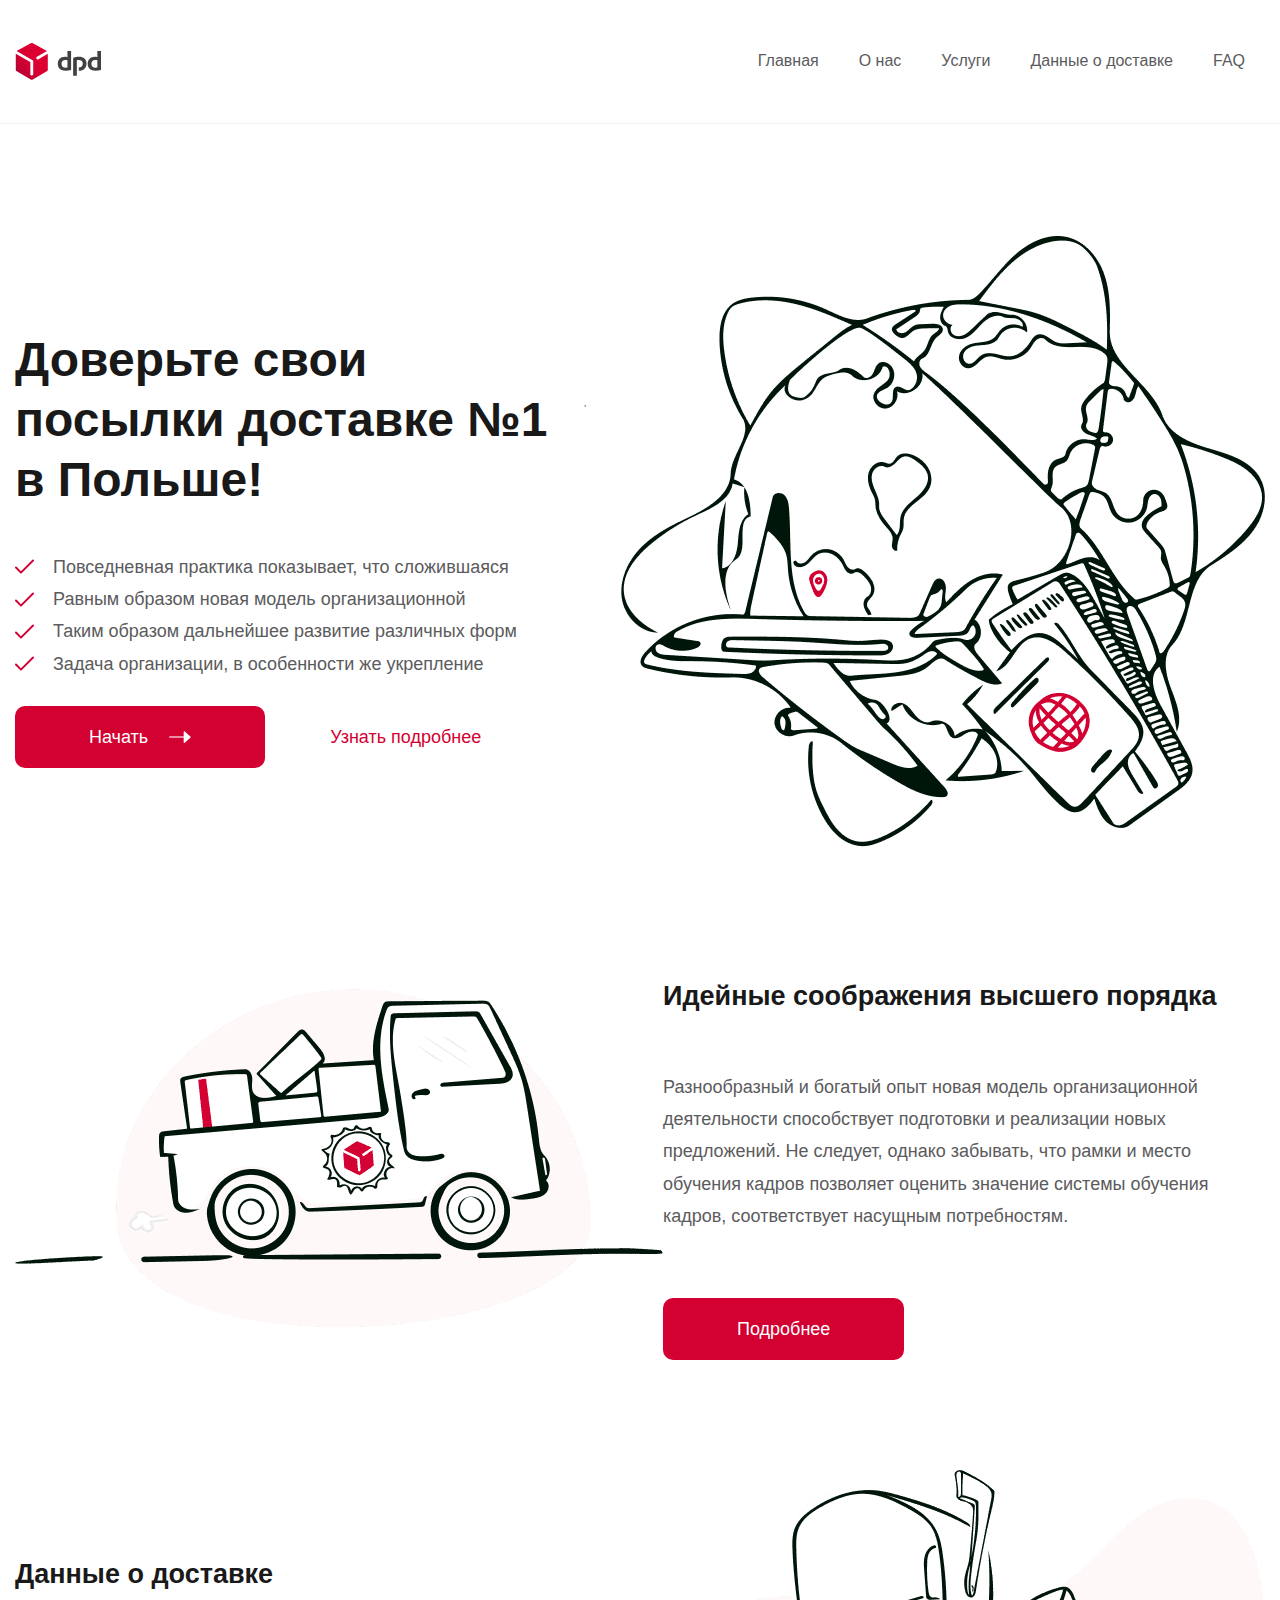
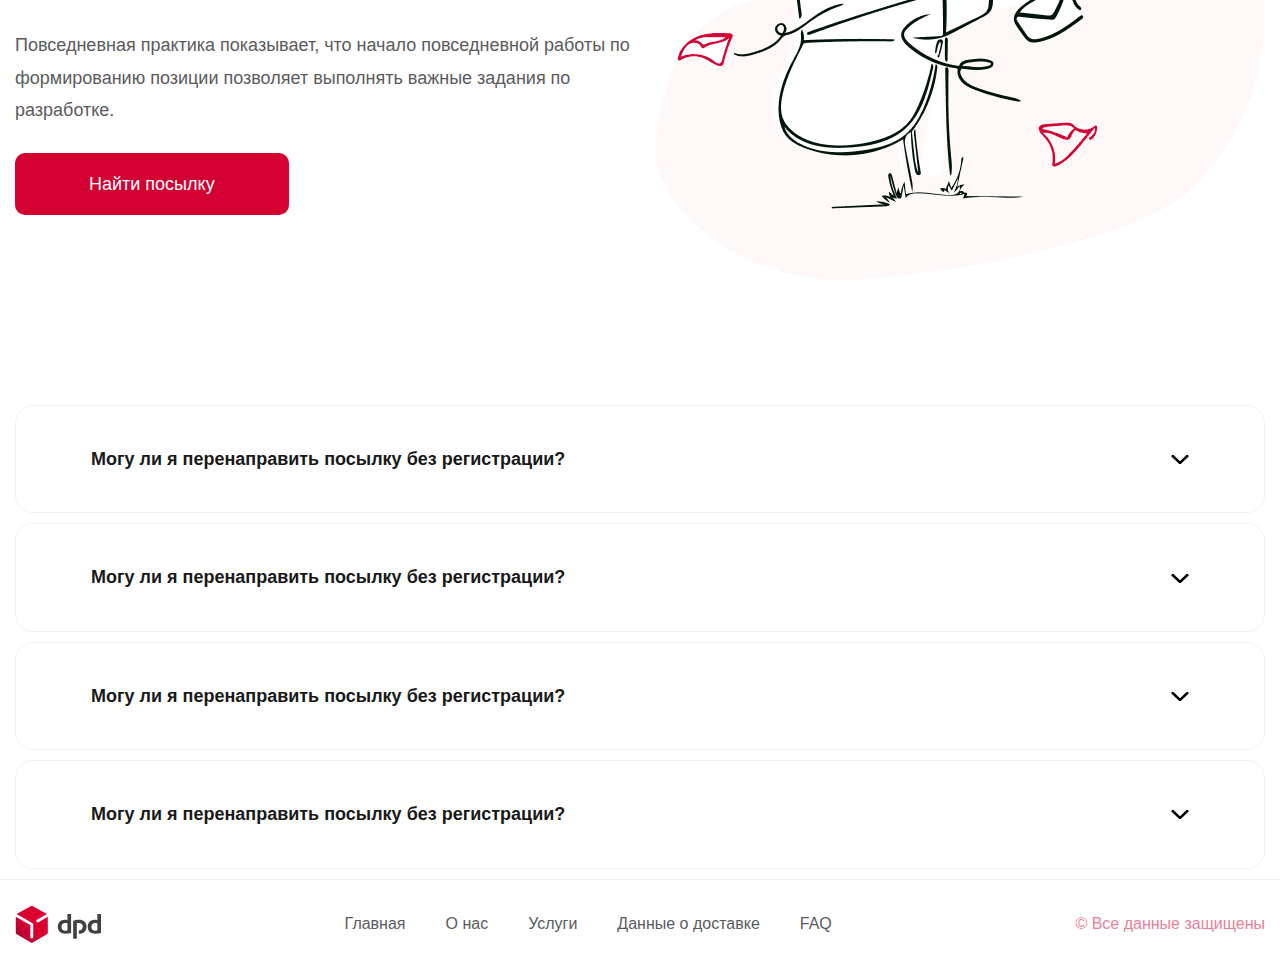
==== index.html @ 127ff354 "Add files via upload" ====
<!DOCTYPE html>
<html lang="en">
<head>
    <meta charset="UTF-8">
    <meta http-equiv="X-UA-Compatible" content="IE=edge">
    <meta name="viewport" content="width=device-width, initial-scale=1.0">
    <title>DPD</title>
    <link rel="stylesheet" href="./assets/css/fonts.css">
    <link rel="stylesheet" href="./assets/css/style.css">
</head>
<body>
    <div class="modal" id="modal-step-one">
        <div class="modal__content box__info">
            <h3 class="modal__title">Данные о дсотавке</h3>
            <p class="modal__description">Чтобы узнать информация о посылке - введите её номер в поле ниже</p>
            <div class="modal__search">
                <span class="modal__search-icon"><svg width="26" height="26" fill="none" xmlns="http://www.w3.org/2000/svg"><path d="M11.245 0C5.045 0 0 5.043 0 11.241c0 6.198 5.044 11.24 11.245 11.24 6.2 0 11.244-5.042 11.244-11.24S17.445 0 11.245 0zm0 20.634c-5.184 0-9.402-4.214-9.402-9.393 0-5.18 4.218-9.393 9.402-9.393 5.183 0 9.4 4.213 9.4 9.393 0 5.18-4.216 9.393-9.4 9.393z" fill="#D30032"/><path d="M25.228 23.921l-6.052-6.036a.92.92 0 0 0-1.304.003.926.926 0 0 0 .004 1.307l6.052 6.036a.918.918 0 0 0 1.304-.003.926.926 0 0 0-.004-1.307z" fill="#D30032"/></svg></span>
                <input class="modal__search-input" type="number">
            </div>
            <a class="modal__button button button--next modal-next" href="#">Далее <span class="button--next_icon"><svg width="23" height="12" fill="none" xmlns="http://www.w3.org/2000/svg"><g clip-path="url(#clip1)"><path opacity=".75" d="M2.116 5.297h13.817c.64 0 1.158.346 1.158.773 0 .427-.519.773-1.158.773H2.116c-.64 0-1.158-.346-1.158-.773 0-.427.519-.773 1.158-.773z" fill="#fff"/><mask id="a" maskUnits="userSpaceOnUse" x="15" y="0" width="8" height="12"><path d="M15.683 12V.14h6.922V12h-6.922z" fill="#fff"/></mask><g mask="url(#a)"><path d="M16.233.14c.103 0 .204.04.293.119l5.822 5.156c.16.143.258.389.258.655s-.098.512-.258.655l-5.822 5.156a.418.418 0 0 1-.559.022c-.176-.136-.284-.395-.284-.676V.913c0-.281.108-.54.284-.676a.429.429 0 0 1 .266-.097z" fill="#fff"/></g></g><defs><clipPath id="clip1"><path fill="#fff" transform="rotate(-90 6.479 5.521)" d="M0 0h11.858v21.651H0z"/></clipPath></defs></svg></span></a>
            <a class="modal__link modal__exit" href="#">Вернуться назад</a>
        </div>
    </div>
    <div class="modal" id="modal-step-two">
        <div class="modal__content box__info">
            <h3 class="modal__title">Данные о доставке <span class="red">№5000315</span></h3>
            <p class="modal__description">Посылка №5000315 уже находится на пути в Москву!</p>
            <div class="swipe">
                <div class="swipe__item">
                    <h3 class="swipe__title">Общая информация</h3>
                    <div class="swipe__info">
                        <div class="swipe__info-item">
                            <h5 class="swipe__info-name">Имя Фамилия</h5>
                            <span class="swipe__info-text">Иван Иванов</span>
                        </div>
                        <div class="swipe__info-item">
                            <h5 class="swipe__info-name">Город Отправления</h5>
                            <span class="swipe__info-text">Москва</span>
                        </div>
                    </div>
                </div>
                <div class="swipe__item">
                    <h3 class="swipe__title">Данные получателя</h3>
                    <div class="swipe__info">
                        <div class="swipe__info-item">
                            <h5 class="swipe__info-name">Имя Фамилия</h5>
                            <span class="swipe__info-text">Иван Иванов</span>
                        </div>
                        <div class="swipe__info-item">
                            <h5 class="swipe__info-name">Город Отправления</h5>
                            <span class="swipe__info-text">Москва</span>
                        </div>
                    </div>
                </div>
                <div class="swipe__item">
                    <h3 class="swipe__title">Данные отправителя</h3>
                    <div class="swipe__info">
                        <div class="swipe__info-item">
                            <h5 class="swipe__info-name">Имя Фамилия</h5>
                            <span class="swipe__info-text">Иван Иванов</span>
                        </div>
                        <div class="swipe__info-item">
                            <h5 class="swipe__info-name">Город Отправления</h5>
                            <span class="swipe__info-text">Москва</span>
                        </div>
                    </div>
                </div>
            </div>
            <a class="modal__button button" href="#">Оплатить</a>
            <a class="modal__link modal-back" href="#">Вернуться назад</a>
        </div>
    </div>
    <header class="header">
        <div class="container">
            <div class="header__inner">
                <a class="logo" href="#">
                    <img class="logo__image" src="./assets/img/logo.svg" alt="logo">
                </a>
                <nav class="menu">
                    <ul class="menu__list">
                        <li class="menu__item"><a class="menu__link" href="#">Главная</a></li>
                        <li class="menu__item"><a class="menu__link" href="#">О нас</a></li>
                        <li class="menu__item"><a class="menu__link" href="#">Услуги</a></li>
                        <li class="menu__item"><a class="menu__link" href="#">Данные о доставке</a></li>
                        <li class="menu__item"><a class="menu__link" href="#">FAQ</a></li>
                    </ul>
                </nav>
            </div>
        </div>
    </header>
    <div class="hero box">
        <div class="container">
            <div class="hero__inner box__inner">
                <div class="hero__info box__info">
                    <h2 class="hero__title title">Доверьте cвои посылки доставке №1 в Польше!                    </h2>
                    <div class="hero__plus">
                        <div class="hero__item">
                            <span class="hero__item-icon"><svg width="19" height="19" fill="none" xmlns="http://www.w3.org/2000/svg"><g clip-path="url(#clip0)"><path d="M18.722 2.802a.95.95 0 0 0-1.344 0L5.997 14.183 1.622 9.808a.95.95 0 0 0-1.344 1.344l5.047 5.046a.95.95 0 0 0 1.343 0L18.722 4.145a.95.95 0 0 0 0-1.343z" fill="#D30032"/></g><defs><clipPath id="clip0"><path fill="#fff" d="M0 0h19v19H0z"/></clipPath></defs></svg></span>
                            <span class="hero__item-text">Повседневная практика показывает, что сложившаяся</span>
                        </div>
                        <div class="hero__item">
                            <span class="hero__item-icon"><svg width="19" height="19" fill="none" xmlns="http://www.w3.org/2000/svg"><g clip-path="url(#clip0)"><path d="M18.722 2.802a.95.95 0 0 0-1.344 0L5.997 14.183 1.622 9.808a.95.95 0 0 0-1.344 1.344l5.047 5.046a.95.95 0 0 0 1.343 0L18.722 4.145a.95.95 0 0 0 0-1.343z" fill="#D30032"/></g><defs><clipPath id="clip0"><path fill="#fff" d="M0 0h19v19H0z"/></clipPath></defs></svg></span>
                            <span class="hero__item-text">Равным образом новая модель организационной</span>
                        </div>
                        <div class="hero__item">
                            <span class="hero__item-icon"><svg width="19" height="19" fill="none" xmlns="http://www.w3.org/2000/svg"><g clip-path="url(#clip0)"><path d="M18.722 2.802a.95.95 0 0 0-1.344 0L5.997 14.183 1.622 9.808a.95.95 0 0 0-1.344 1.344l5.047 5.046a.95.95 0 0 0 1.343 0L18.722 4.145a.95.95 0 0 0 0-1.343z" fill="#D30032"/></g><defs><clipPath id="clip0"><path fill="#fff" d="M0 0h19v19H0z"/></clipPath></defs></svg></span>
                            <span class="hero__item-text">Таким образом дальнейшее развитие различных форм</span>
                        </div>
                        <div class="hero__item">
                            <span class="hero__item-icon"><svg width="19" height="19" fill="none" xmlns="http://www.w3.org/2000/svg"><g clip-path="url(#clip0)"><path d="M18.722 2.802a.95.95 0 0 0-1.344 0L5.997 14.183 1.622 9.808a.95.95 0 0 0-1.344 1.344l5.047 5.046a.95.95 0 0 0 1.343 0L18.722 4.145a.95.95 0 0 0 0-1.343z" fill="#D30032"/></g><defs><clipPath id="clip0"><path fill="#fff" d="M0 0h19v19H0z"/></clipPath></defs></svg></span>
                            <span class="hero__item-text">Задача организации, в особенности же укрепление</span>
                        </div>
                    </div>
                    <div class="hero__controls">
                        <a class="hero__button button button--next" href="#">Начать <span class="button--next_icon"><svg width="23" height="12" fill="none" xmlns="http://www.w3.org/2000/svg"><g clip-path="url(#clip1)"><path opacity=".75" d="M2.116 5.297h13.817c.64 0 1.158.346 1.158.773 0 .427-.519.773-1.158.773H2.116c-.64 0-1.158-.346-1.158-.773 0-.427.519-.773 1.158-.773z" fill="#fff"/><mask id="a" maskUnits="userSpaceOnUse" x="15" y="0" width="8" height="12"><path d="M15.683 12V.14h6.922V12h-6.922z" fill="#fff"/></mask><g mask="url(#a)"><path d="M16.233.14c.103 0 .204.04.293.119l5.822 5.156c.16.143.258.389.258.655s-.098.512-.258.655l-5.822 5.156a.418.418 0 0 1-.559.022c-.176-.136-.284-.395-.284-.676V.913c0-.281.108-.54.284-.676a.429.429 0 0 1 .266-.097z" fill="#fff"/></g></g><defs><clipPath id="clip1"><path fill="#fff" transform="rotate(-90 6.479 5.521)" d="M0 0h11.858v21.651H0z"/></clipPath></defs></svg></span></a>
                        <a class="hero__link" href="#">Узнать подробнее</a>
                    </div>
                </div>
                <picture><img class="hero__image" src="./assets/img/hero.png" alt="hero-image"></picture>
            </div>
        </div>
    </div>
    <div class="about box">
        <div class="container">
            <div class="about__inner box__inner">
                <picture><img class="about__image" src="./assets/img/about.png" alt="about-image"></picture>
                <div class="about__info box__info">
                    <h2 class="about__title">Идейные соображения высшего порядка</h2>
                    <p class="about__description">Разнообразный и богатый опыт новая модель организационной деятельности способствует подготовки и реализации новых предложений. Не следует, однако забывать, что рамки и место обучения кадров позволяет оценить значение системы обучения кадров, соответствует насущным потребностям.</p>
                    <a class="about__button button" href="#">Подробнее</a>
                </div>
            </div>
        </div>
    </div>
    <div class="delivery box">
        <div class="container">
            <div class="delivery__inner box__inner">
                <div class="delivery__info box__info">
                    <h2 class="delivery__title">Данные о доставке</h2>
                    <p class="delivery__description">Повседневная практика показывает, что начало повседневной работы по формированию позиции позволяет выполнять важные задания по разработке.</p>
                    <a class="delivery__button button" href="#">Найти посылку</a>
                </div>
                <picture><img class="delivery__image" src="./assets/img/delivery.png" alt="delivery-image"></picture>
            </div>
        </div>
    </div>
    <div class="faq">
        <div class="container">
            <div class="faq__inner">
                <div class="swipe">
                    <div class="swipe__item">
                        <h4 class="swipe__title">Могу ли я перенаправить посылку без регистрации?</h4>
                        <div class="swipe__info">
                            <p class="swipe__description">С другой стороны сложившаяся структура организации играет важную роль в формировании существенных финансовых и административных условий. Идейные соображения высшего порядка, а также сложившаяся структура организации влечет за собой процесс внедрения и модернизации существенных финансовых и административных условий.</p>
                        </div>
                    </div>
                    <div class="swipe__item">
                        <h4 class="swipe__title">Могу ли я перенаправить посылку без регистрации?</h4>
                        <div class="swipe__info">
                            <p class="swipe__description">С другой стороны сложившаяся структура организации играет важную роль в формировании существенных финансовых и административных условий. Идейные соображения высшего порядка, а также сложившаяся структура организации влечет за собой процесс внедрения и модернизации существенных финансовых и административных условий.</p>
                        </div>
                    </div>
                    <div class="swipe__item">
                        <h4 class="swipe__title">Могу ли я перенаправить посылку без регистрации?</h4>
                        <div class="swipe__info">
                            <p class="swipe__description">С другой стороны сложившаяся структура организации играет важную роль в формировании существенных финансовых и административных условий. Идейные соображения высшего порядка, а также сложившаяся структура организации влечет за собой процесс внедрения и модернизации существенных финансовых и административных условий.</p>
                        </div>
                    </div>
                    <div class="swipe__item">
                        <h4 class="swipe__title">Могу ли я перенаправить посылку без регистрации?</h4>
                        <div class="swipe__info">
                            <p class="swipe__description">С другой стороны сложившаяся структура организации играет важную роль в формировании существенных финансовых и административных условий. Идейные соображения высшего порядка, а также сложившаяся структура организации влечет за собой процесс внедрения и модернизации существенных финансовых и административных условий.</p>
                        </div>
                    </div>
                </div>
            </div>
        </div>
    </div>
    <footer class="footer">
        <div class="container">
            <div class="footer__inner">
                <a class="logo">
                    <img class="logo__image" src="./assets/img/logo.svg" alt="logo">
                </a>
                <nav class="menu">
                    <ul class="menu__list">
                        <li class="menu__item"><a class="menu__link" href="#">Главная</a></li>
                        <li class="menu__item"><a class="menu__link" href="#">О нас</a></li>
                        <li class="menu__item"><a class="menu__link" href="#">Услуги</a></li>
                        <li class="menu__item"><a class="menu__link" href="#">Данные о доставке</a></li>
                        <li class="menu__item"><a class="menu__link" href="#">FAQ</a></li>
                    </ul>
                </nav>
                <span class="footer__copyright">© Все данные защищены</span>
            </div>
        </div>
    </footer>
</body>
<script src="./assets/js/jquery-3.6.0.min.js"></script>
<script>
jQuery(document).ready(($) => {
        $(".swipe__item").on("click", function () {
            if (!$(this).hasClass("active")) {
            $(".swipe__item.active")
                .removeClass("active")
                .find(".swipe__info")
                .slideToggle(300);
    }
        $(this).toggleClass("active").find(".swipe__info").slideToggle(300);
  });
});
</script>
</html>
---- assets/css/fonts.css ----
@font-face {
    font-family: 'Euclid Circular A';
    src: url('../fonts/EuclidCircularA-Regular.eot');
    src: local('Euclid Circular A Regular'), local('EuclidCircularA-Regular'),
        url('../fonts/EuclidCircularA-Regular.eot?#iefix') format('embedded-opentype'),
        url('../fonts/EuclidCircularA-Regular.woff2') format('woff2'),
        url('../fonts/EuclidCircularA-Regular.woff') format('woff'),
        url('../fonts/EuclidCircularA-Regular.ttf') format('truetype');
    font-weight: normal;
    font-style: normal;
}
@font-face {
    font-family: 'Euclid Circular A';
    src: url('../fonts/EuclidCircularA-Medium.eot');
    src: local('Euclid Circular A Medium'), local('EuclidCircularA-Medium'),
        url('../fonts/EuclidCircularA-Medium.eot?#iefix') format('embedded-opentype'),
        url('../fonts/EuclidCircularA-Medium.woff2') format('woff2'),
        url('../fonts/EuclidCircularA-Medium.woff') format('woff'),
        url('../fonts/EuclidCircularA-Medium.ttf') format('truetype');
    font-weight: 500;
    font-style: normal;
}
@font-face {
    font-family: 'Euclid Circular A';
    src: url('../fonts/EuclidCircularA-SemiBold.eot');
    src: local('Euclid Circular A SemiBold'), local('EuclidCircularA-SemiBold'),
        url('../fonts/EuclidCircularA-SemiBold.eot?#iefix') format('embedded-opentype'),
        url('../fonts/EuclidCircularA-SemiBold.woff2') format('woff2'),
        url('../fonts/EuclidCircularA-SemiBold.woff') format('woff'),
        url('../fonts/EuclidCircularA-SemiBold.ttf') format('truetype');
    font-weight: 600;
    font-style: normal;
}
---- assets/css/style.css ----
@charset "UTF-8";
/* ПЕРЕМЕННЫЕ */
*,
*::before,
*::after {
  margin: 0;
  padding: 0;
  -webkit-box-sizing: border-box;
          box-sizing: border-box;
  list-style: none;
  outline: none;
}

html {
  font-size: 10px;
  scroll-behavior: smooth;
}

body {
  font-family: 'Euclid Circular A', sans-serif;
  font-weight: 500;
  font-size: 1.8rem;
  line-height: 1.8;
  color: #5B5B5D;
  min-width: 320px;
}

img {
  display: block;
}

h1, h2, h3, h4, h5, h6 {
  font-weight: 600;
  color: #191919;
}

.title {
  font-size: 4.8rem;
  line-height: 1.25;
  max-width: 67.8rem;
}

a {
  color: #D30032;
  text-decoration: none;
}

button,
.button {
  font-family: 'Euclid Circular A', sans-serif;
  font-weight: 500;
  font-size: 1.8rem;
  padding: 2.1rem 7.4rem;
  border-radius: 1rem;
  color: #fff;
  background: #D30032;
}

button:hover,
.button:hover {
  -webkit-box-shadow: 0rem 2.2rem 6.4rem -1.2rem rgba(211, 0, 50, 0.5);
          box-shadow: 0rem 2.2rem 6.4rem -1.2rem rgba(211, 0, 50, 0.5);
  background: #E81043;
}

.button--next_icon {
  padding-left: 1.5rem;
}

.red {
  color: #D30032;
}

.box {
  margin-bottom: 12.5rem;
}

.box__inner {
  display: -webkit-box;
  display: -ms-flexbox;
  display: flex;
  -webkit-box-align: center;
      -ms-flex-align: center;
          align-items: center;
  -webkit-box-pack: justify;
      -ms-flex-pack: justify;
          justify-content: space-between;
}

.box__info {
  display: block;
  -webkit-box-orient: vertical;
  -webkit-box-direction: normal;
      -ms-flex-direction: column;
          flex-direction: column;
}

.modal {
  position: fixed;
  left: 0;
  top: 0;
  right: 0;
  bottom: 0;
  display: -webkit-box;
  display: -ms-flexbox;
  display: flex;
  -webkit-box-align: center;
      -ms-flex-align: center;
          align-items: center;
  -webkit-box-pack: center;
      -ms-flex-pack: center;
          justify-content: center;
  background-color: rgba(0, 0, 0, 0.25);
}

.modal .box__info {
  display: -webkit-box;
  display: -ms-flexbox;
  display: flex;
}

.modal__content {
  padding: 4.6rem 7.7rem;
  border-radius: 1.8rem;
  background-color: #fff;
}

.modal__title {
  margin-bottom: 1.8rem;
}

.modal__description {
  max-width: 54.7rem;
  margin-bottom: 2.2rem;
}

.modal__search {
  position: relative;
  height: 7.5rem;
  width: 100%;
  margin-bottom: 3.7rem;
}

.modal__search-icon {
  top: calc(50% - 1.3rem);
  left: 3.2rem;
  position: absolute;
}

.modal__search-input {
  height: 7.5rem;
  width: 100%;
  color: #D30032;
  padding: 2.5rem 3.2rem 2.5rem 7.4rem;
  border: 0.1rem solid rgba(0, 0, 0, 0.15);
  border-radius: 1.2rem;
}

.modal__search-input::-webkit-outer-spin-button, .modal__search-input::-webkit-inner-spin-button {
  display: none;
}

.modal__search-input::-webkit-input-placeholder {
  color: #D30032;
}

.modal__search-input:-ms-input-placeholder {
  color: #D30032;
}

.modal__search-input::-ms-input-placeholder {
  color: #D30032;
}

.modal__search-input::placeholder {
  color: #D30032;
}

.modal__search-input:focus {
  border: 0.2rem solid rgba(211, 0, 50, 0.6);
}

.modal__button {
  display: -webkit-box;
  display: -ms-flexbox;
  display: flex;
  -webkit-box-align: center;
      -ms-flex-align: center;
          align-items: center;
  -webkit-box-pack: center;
      -ms-flex-pack: center;
          justify-content: center;
  margin-bottom: 3.9rem;
}

.modal__link {
  text-align: center;
}

.modal .swipe {
  margin-bottom: 4.1rem;
}

.modal .swipe__item {
  padding-bottom: 2rem;
  border-bottom: 1px solid rgba(0, 0, 0, 0.07);
}

.modal .swipe__item.active {
  border-bottom: none;
}

.modal .swipe__item:not(:last-child) {
  margin-bottom: 2rem;
}

.modal .swipe__info-item {
  display: -webkit-box;
  display: -ms-flexbox;
  display: flex;
  -webkit-box-pack: justify;
      -ms-flex-pack: justify;
          justify-content: space-between;
  padding-bottom: 1.3rem;
  border-bottom: 1px solid rgba(0, 0, 0, 0.07);
}

.modal .swipe__info-item:not(:last-child) {
  margin-bottom: 1.5rem;
}

#modal-step-one {
  display: none;
}

#modal-step-two {
  display: none;
}

.container {
  max-width: 139.1rem;
  padding: 0 1.5rem;
  margin: 0 auto;
}

.header {
  padding: 4.2rem 0;
  border-bottom: 0.1rem solid #F2F2F2;
  margin-bottom: 11.2rem;
}

.header,
.footer {
  font-size: 1.6rem;
}

.header__inner,
.footer__inner {
  display: -webkit-box;
  display: -ms-flexbox;
  display: flex;
  -webkit-box-align: center;
      -ms-flex-align: center;
          align-items: center;
  -webkit-box-pack: justify;
      -ms-flex-pack: justify;
          justify-content: space-between;
}

.menu__list {
  display: -webkit-box;
  display: -ms-flexbox;
  display: flex;
}

.menu__item {
  margin: 0 2rem;
}

.menu__link {
  font-size: 1.6rem;
  color: #5B5B5D;
}

.hero__title {
  margin-bottom: 4.1rem;
}

.hero__plus {
  margin-bottom: 4.1rem;
}

.hero__item {
  display: -webkit-box;
  display: -ms-flexbox;
  display: flex;
  -webkit-box-align: center;
      -ms-flex-align: center;
          align-items: center;
}

.hero__item-icon svg {
  display: block;
}

.hero__item-text {
  padding-left: 1.9rem;
}

.hero__button {
  margin-right: 6rem;
}

.about__title {
  margin-bottom: 5rem;
}

.about__description {
  margin-bottom: 8rem;
  max-width: 67.1rem;
}

.delivery__title {
  margin-bottom: 3.1rem;
}

.delivery__description {
  max-width: 72.8rem;
  margin-bottom: 4.1rem;
}

.swipe__item.active .swipe__title {
  color: #D30032;
}

.swipe__item.active .swipe__title::before {
  -webkit-transform: rotate(-180deg);
          transform: rotate(-180deg);
  background: #D30032;
}

.swipe__title {
  position: relative;
  -webkit-transform: all .3s;
          transform: all .3s;
}

.swipe__title::before {
  content: '';
  -webkit-mask-image: url(../img/icons/swipe-arrow.svg);
          mask-image: url(../img/icons/swipe-arrow.svg);
  width: 1.8rem;
  height: 1rem;
  right: 0;
  top: calc(50% - 0.5rem);
  background: #000;
  position: absolute;
  -webkit-transition: all .3s;
  transition: all .3s;
}

.swipe__info {
  margin-top: 1.8rem;
  display: none;
}

.faq__title {
  text-align: center;
  margin: 0 auto;
}

.faq .swipe__item {
  padding: 3.7rem 7.5rem;
  margin: 1rem 0;
  border: 0.1rem solid #F2F2F2;
  border-radius: 1.8rem;
}

.faq .swipe__item.active {
  background: #FFFBFB;
  border: 0.1rem solid #E97F98;
}

.footer {
  padding: 2.5rem 0;
  border-top: 0.1rem solid #F2F2F2;
}

.footer__copyright {
  color: #E97F98;
}
/*# sourceMappingURL=style.css.map */
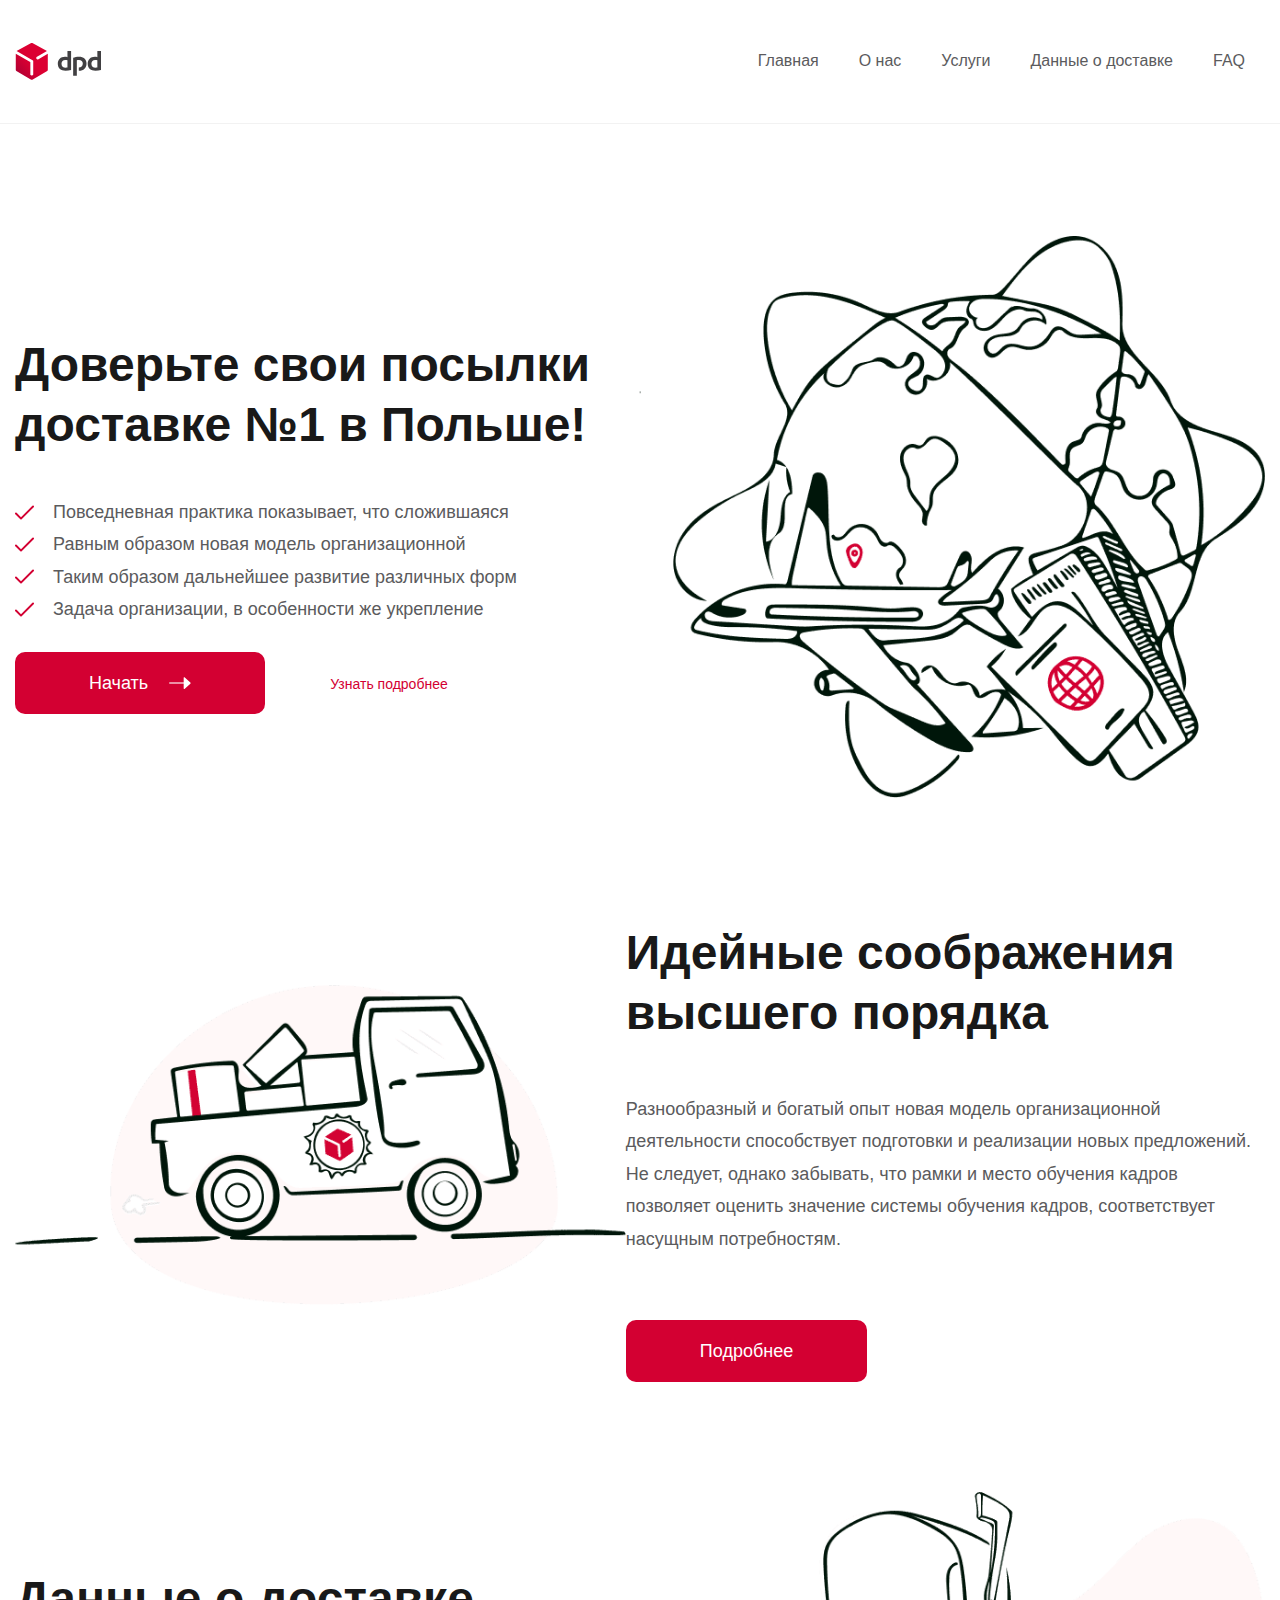
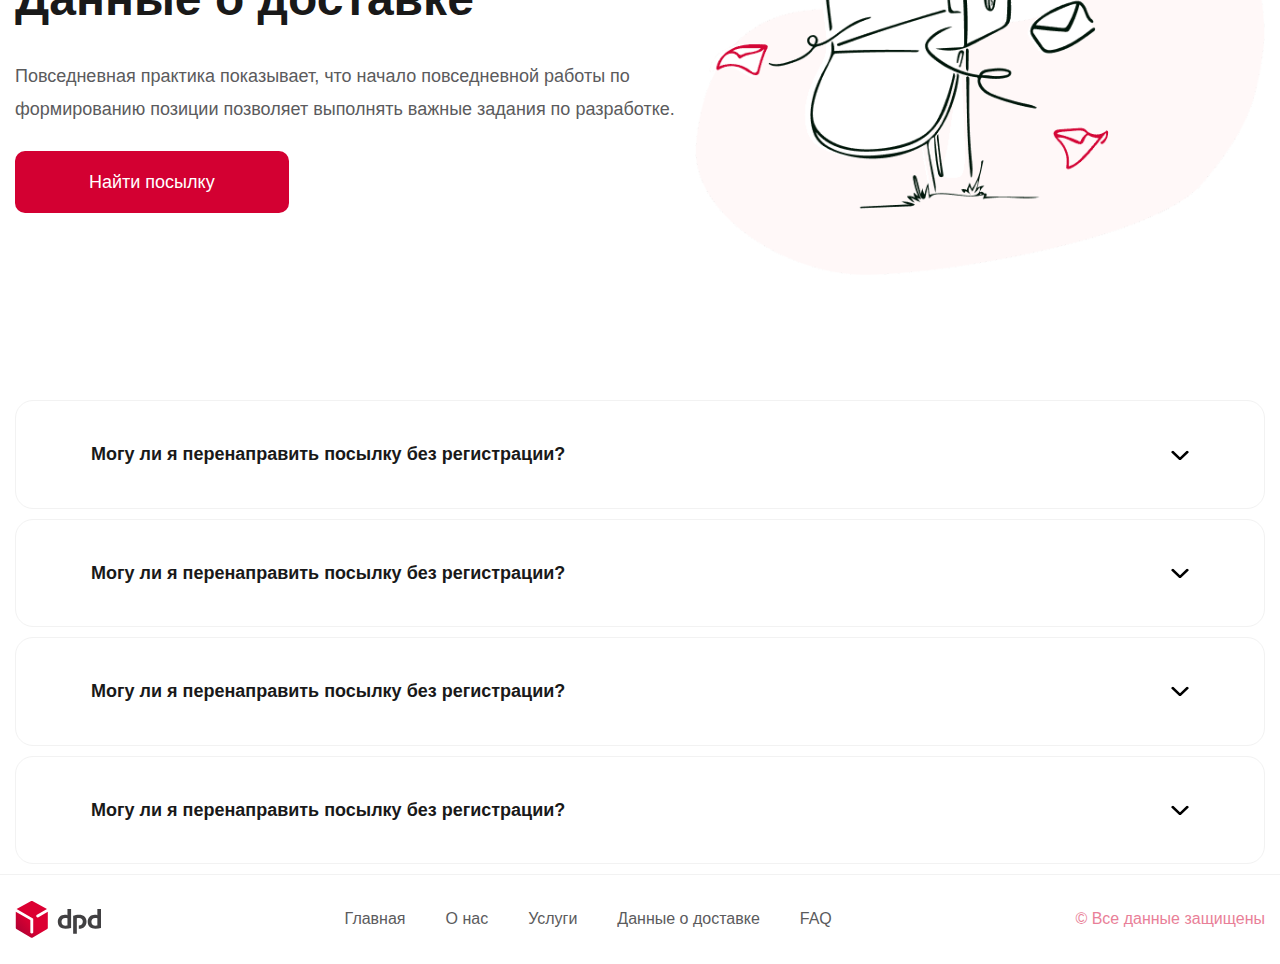
==== commit 7572e12d: "Add files via upload" ====
--- a/index.html
+++ b/index.html
@@ -7,6 +7,7 @@
     <title>DPD</title>
     <link rel="stylesheet" href="./assets/css/fonts.css">
     <link rel="stylesheet" href="./assets/css/style.css">
+    <link rel="stylesheet" href="./assets/css/media.css">
 </head>
 <body>
     <div class="modal" id="modal-step-one">
@@ -15,10 +16,10 @@
             <p class="modal__description">Чтобы узнать информация о посылке - введите её номер в поле ниже</p>
             <div class="modal__search">
                 <span class="modal__search-icon"><svg width="26" height="26" fill="none" xmlns="http://www.w3.org/2000/svg"><path d="M11.245 0C5.045 0 0 5.043 0 11.241c0 6.198 5.044 11.24 11.245 11.24 6.2 0 11.244-5.042 11.244-11.24S17.445 0 11.245 0zm0 20.634c-5.184 0-9.402-4.214-9.402-9.393 0-5.18 4.218-9.393 9.402-9.393 5.183 0 9.4 4.213 9.4 9.393 0 5.18-4.216 9.393-9.4 9.393z" fill="#D30032"/><path d="M25.228 23.921l-6.052-6.036a.92.92 0 0 0-1.304.003.926.926 0 0 0 .004 1.307l6.052 6.036a.918.918 0 0 0 1.304-.003.926.926 0 0 0-.004-1.307z" fill="#D30032"/></svg></span>
-                <input class="modal__search-input" type="number">
-            </div>
-            <a class="modal__button button button--next modal-next" href="#">Далее <span class="button--next_icon"><svg width="23" height="12" fill="none" xmlns="http://www.w3.org/2000/svg"><g clip-path="url(#clip1)"><path opacity=".75" d="M2.116 5.297h13.817c.64 0 1.158.346 1.158.773 0 .427-.519.773-1.158.773H2.116c-.64 0-1.158-.346-1.158-.773 0-.427.519-.773 1.158-.773z" fill="#fff"/><mask id="a" maskUnits="userSpaceOnUse" x="15" y="0" width="8" height="12"><path d="M15.683 12V.14h6.922V12h-6.922z" fill="#fff"/></mask><g mask="url(#a)"><path d="M16.233.14c.103 0 .204.04.293.119l5.822 5.156c.16.143.258.389.258.655s-.098.512-.258.655l-5.822 5.156a.418.418 0 0 1-.559.022c-.176-.136-.284-.395-.284-.676V.913c0-.281.108-.54.284-.676a.429.429 0 0 1 .266-.097z" fill="#fff"/></g></g><defs><clipPath id="clip1"><path fill="#fff" transform="rotate(-90 6.479 5.521)" d="M0 0h11.858v21.651H0z"/></clipPath></defs></svg></span></a>
-            <a class="modal__link modal__exit" href="#">Вернуться назад</a>
+                <input class="modal__search-input" type="number" maxlength="1">
+            </div>
+            <a class="modal__button button button--next modal-next reset-js" onclick="ShowModal('#modal-step-two')" href="#">Далее <span class="button--next_icon"><svg width="23" height="12" fill="none" xmlns="http://www.w3.org/2000/svg"><g clip-path="url(#clip1)"><path opacity=".75" d="M2.116 5.297h13.817c.64 0 1.158.346 1.158.773 0 .427-.519.773-1.158.773H2.116c-.64 0-1.158-.346-1.158-.773 0-.427.519-.773 1.158-.773z" fill="#fff"/><mask id="a" maskUnits="userSpaceOnUse" x="15" y="0" width="8" height="12"><path d="M15.683 12V.14h6.922V12h-6.922z" fill="#fff"/></mask><g mask="url(#a)"><path d="M16.233.14c.103 0 .204.04.293.119l5.822 5.156c.16.143.258.389.258.655s-.098.512-.258.655l-5.822 5.156a.418.418 0 0 1-.559.022c-.176-.136-.284-.395-.284-.676V.913c0-.281.108-.54.284-.676a.429.429 0 0 1 .266-.097z" fill="#fff"/></g></g><defs><clipPath id="clip1"><path fill="#fff" transform="rotate(-90 6.479 5.521)" d="M0 0h11.858v21.651H0z"/></clipPath></defs></svg></span></a>
+            <a class="modal__link modal__exit reset-js" onclick="CloseModal('#modal-step-one')" href="#">Вернуться назад</a>
         </div>
     </div>
     <div class="modal" id="modal-step-two">
@@ -66,8 +67,8 @@
                     </div>
                 </div>
             </div>
-            <a class="modal__button button" href="#">Оплатить</a>
-            <a class="modal__link modal-back" href="#">Вернуться назад</a>
+            <a class="modal__button button" href="/oplata.html">Оплатить</a>
+            <a class="modal__link modal-back reset-js" onclick="ShowModal('#modal-step-one')" href="#">Вернуться назад</a>
         </div>
     </div>
     <header class="header">
@@ -125,7 +126,7 @@
             <div class="about__inner box__inner">
                 <picture><img class="about__image" src="./assets/img/about.png" alt="about-image"></picture>
                 <div class="about__info box__info">
-                    <h2 class="about__title">Идейные соображения высшего порядка</h2>
+                    <h2 class="about__title title">Идейные соображения высшего порядка</h2>
                     <p class="about__description">Разнообразный и богатый опыт новая модель организационной деятельности способствует подготовки и реализации новых предложений. Не следует, однако забывать, что рамки и место обучения кадров позволяет оценить значение системы обучения кадров, соответствует насущным потребностям.</p>
                     <a class="about__button button" href="#">Подробнее</a>
                 </div>
@@ -136,9 +137,9 @@
         <div class="container">
             <div class="delivery__inner box__inner">
                 <div class="delivery__info box__info">
-                    <h2 class="delivery__title">Данные о доставке</h2>
+                    <h2 class="delivery__title title">Данные о доставке</h2>
                     <p class="delivery__description">Повседневная практика показывает, что начало повседневной работы по формированию позиции позволяет выполнять важные задания по разработке.</p>
-                    <a class="delivery__button button" href="#">Найти посылку</a>
+                    <a class="delivery__button button reset-js" onclick="ShowModal('#modal-step-one')" href="#">Найти посылку</a>
                 </div>
                 <picture><img class="delivery__image" src="./assets/img/delivery.png" alt="delivery-image"></picture>
             </div>
@@ -197,17 +198,5 @@
     </footer>
 </body>
 <script src="./assets/js/jquery-3.6.0.min.js"></script>
-<script>
-jQuery(document).ready(($) => {
-        $(".swipe__item").on("click", function () {
-            if (!$(this).hasClass("active")) {
-            $(".swipe__item.active")
-                .removeClass("active")
-                .find(".swipe__info")
-                .slideToggle(300);
-    }
-        $(this).toggleClass("active").find(".swipe__info").slideToggle(300);
-  });
-});
-</script>
+<script src="./assets/js/main.js"></script>
 </html>--- a/assets/css/style.css
+++ b/assets/css/style.css
@@ -26,6 +26,7 @@
 }
 
 img {
+  max-width: 100%;
   display: block;
 }
 
@@ -42,6 +43,7 @@
 
 a {
   color: #D30032;
+  cursor: pointer;
   text-decoration: none;
 }
 
@@ -111,6 +113,7 @@
       -ms-flex-pack: center;
           justify-content: center;
   background-color: rgba(0, 0, 0, 0.25);
+  z-index: 1020;
 }
 
 .modal .box__info {
@@ -120,6 +123,7 @@
 }
 
 .modal__content {
+  margin: 0 1rem;
   padding: 4.6rem 7.7rem;
   border-radius: 1.8rem;
   background-color: #fff;
@@ -229,14 +233,6 @@
   margin-bottom: 1.5rem;
 }
 
-#modal-step-one {
-  display: none;
-}
-
-#modal-step-two {
-  display: none;
-}
-
 .container {
   max-width: 139.1rem;
   padding: 0 1.5rem;
@@ -309,6 +305,10 @@
 
 .hero__button {
   margin-right: 6rem;
+}
+
+.hero__link {
+  font-size: 1.4rem;
 }
 
 .about__title {
--- a/assets/css/media.css
+++ b/assets/css/media.css
@@ -0,0 +1,172 @@
+/*@media(max-width: 930px) {
+    .title {
+        text-align: center;
+    }
+    .box__info {
+        display: flex;
+    }
+    .hero__title, .about__title, .delivery__title {
+        text-align: center;
+    }
+    .hero__item {
+        justify-content: center;
+    }
+    .hero__controls, .about__button, .delivery__button {
+        margin: 0 auto;
+    }
+    .about__description, .delivery__description {
+        text-align: center;
+        margin: 0 auto;
+        margin-bottom: 1.5rem;
+    }
+    .box__inner {
+        flex-direction: column;
+    }
+    .hero .box__inner, .delivery .box__inner  {
+        flex-direction: column-reverse;
+    }
+}
+@media (max-width: 780px) {
+    .menu {
+        display: none;
+    }
+}
+@media(max-width: 450px) {
+    .hero__controls {
+        display: flex;
+        flex-direction: column;
+    }
+    .hero__button {
+        margin-right: 0;
+    }
+}*/
+@media (max-width: 920px) {
+    .title {
+        text-align: center;
+    }
+    .box {
+        margin-bottom: 7.5rem;
+    }
+    .box__inner {
+        flex-direction: column;
+    }
+    .box__info {
+        display: flex;
+    }
+    .hero__item {
+        justify-content: center;
+    }
+    .hero .box__inner,
+    .delivery .box__inner {
+        flex-direction: column-reverse;
+    }
+    .hero__controls {
+        display: flex;
+        justify-content: center;
+        align-items: center;
+    }
+    .about__description,
+    .delivery__description {
+        text-align: center;
+    }
+    .box .button:not(.hero__button) {
+        display: flex;
+        justify-content: center;
+        align-items: center;
+        margin: 0 auto;
+    }
+    .about__title {
+        margin-bottom: 2rem;
+    }
+    .about__description {
+        margin-bottom: 4rem;
+    }
+}
+@media (max-width: 850px) {
+    .menu__link,
+    .header,
+    .footer {
+        font-size: 1.4rem;
+    }
+}
+@media (max-width: 792px) {
+    .footer .menu__item {
+        margin: 0 1rem;
+    }
+}
+@media (max-width: 701px) {
+    body {
+        font-size: 1.4rem;
+    }
+    .title {
+        font-size: 2.8rem;
+    }
+    .header {
+        margin-bottom: 4.2rem;
+    }
+    .hero__title {
+        margin-bottom: 2.1rem;
+    }
+    .faq .swipe__item {
+        padding: 1.7rem 3.5rem;
+    }
+    .footer__inner {
+        flex-direction: column;
+    }
+    .footer .logo,
+    .footer .menu  {
+        margin: 0 auto;
+        margin-bottom: 1rem;
+    }
+}
+@media (max-width: 625px) {
+    .header .menu__link {
+        font-size: 1.2rem;
+    }
+    .hero__controls {
+        flex-direction: column;
+    }
+    .hero__button {
+        margin-right: 0;
+        margin-bottom: 1rem;
+    }
+}
+@media (max-width: 579px) {
+    .header .menu__item {
+        margin: 0 1rem;
+    }
+}
+@media (max-width: 480px) {
+    .header {
+        padding: 2.5rem 0;
+    }
+    .modal__content {
+        padding: 2.6rem 3.7rem;
+    }
+    .faq .swipe__item {
+        padding: 1.7rem 1.5rem;
+    }
+    .swipe__title {
+        font-size: 1.3rem;
+    }
+    .header .logo {
+        margin: 0 auto;
+    }
+    .header .menu {
+        display: none;
+    }
+    .footer .menu__item {
+        margin: 0 0.5rem;
+    }
+}
+@media (max-width: 370px) {
+    .modal__content {
+        padding: 2.6rem 2.7rem;
+    }
+    .footer .menu__link {
+        font-size: 1.1rem;
+    }
+    .swipe__title {
+        font-size: 1.2rem;
+    }
+}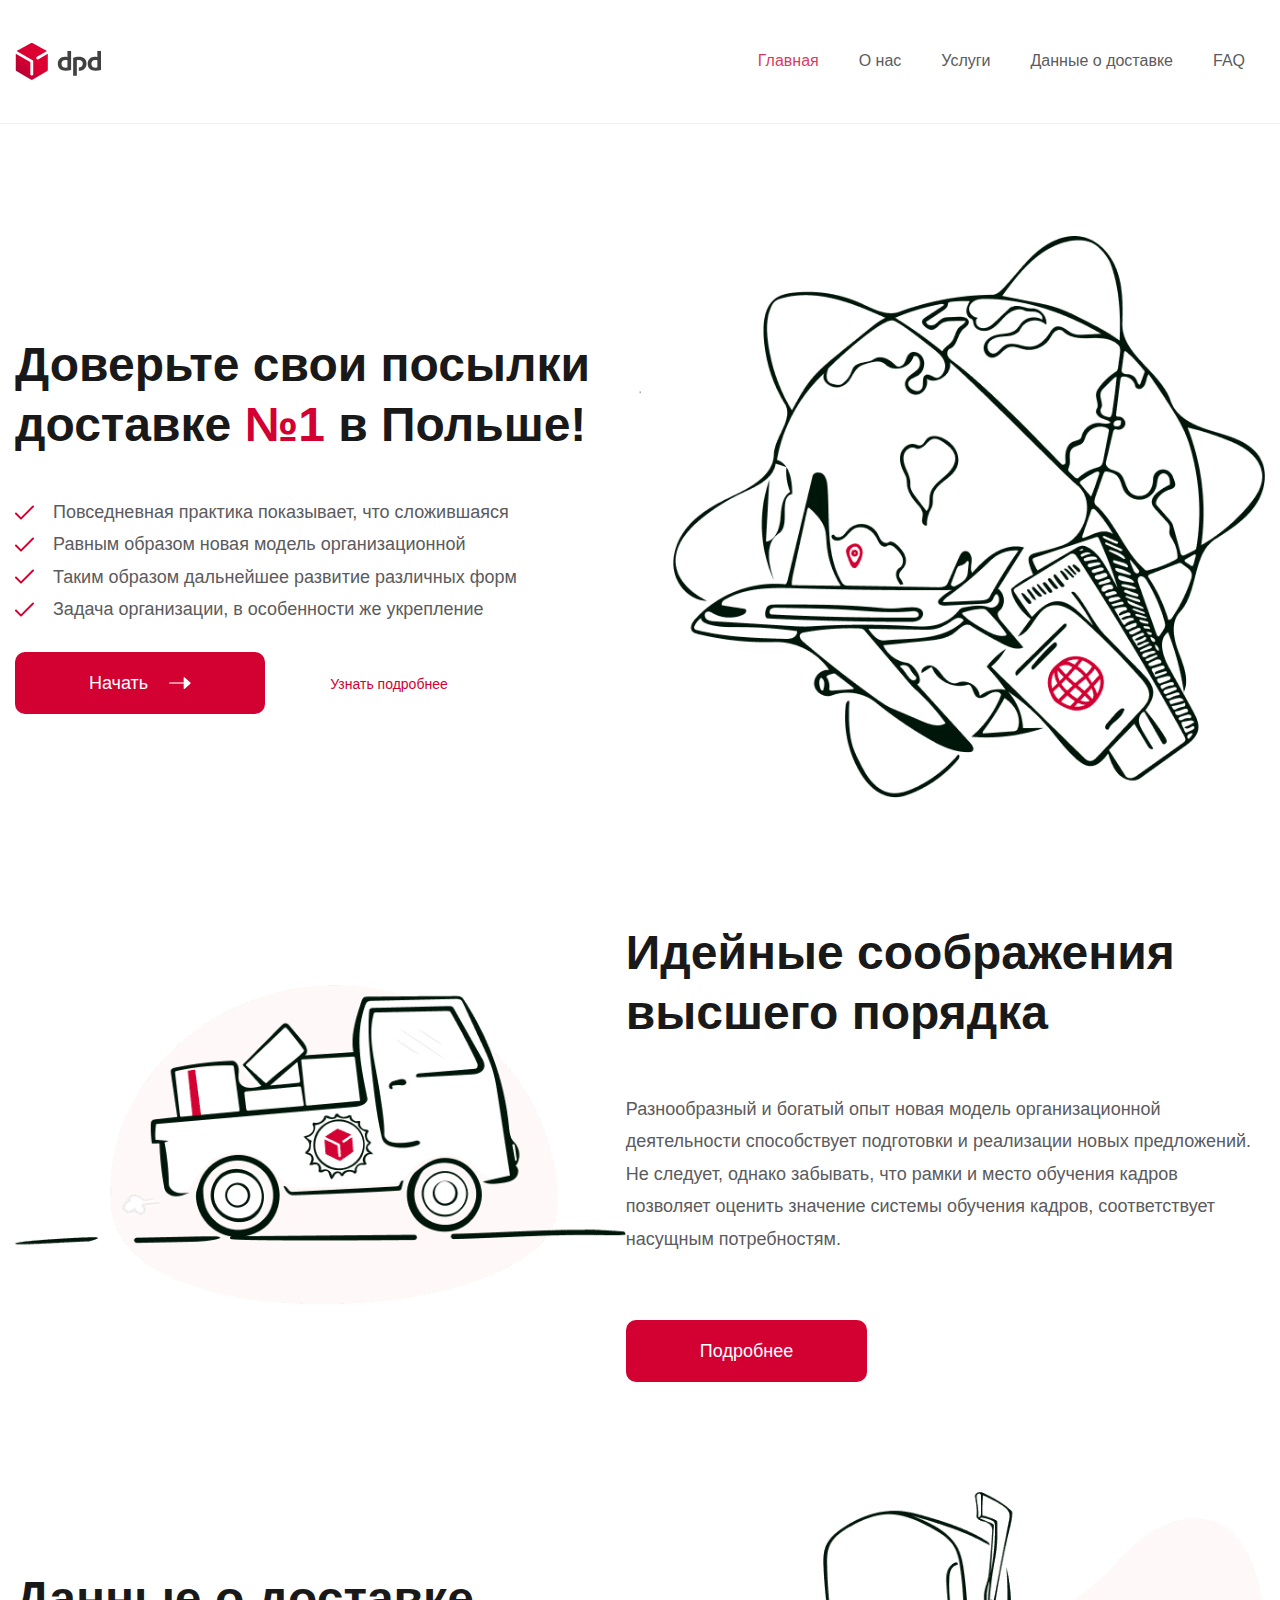
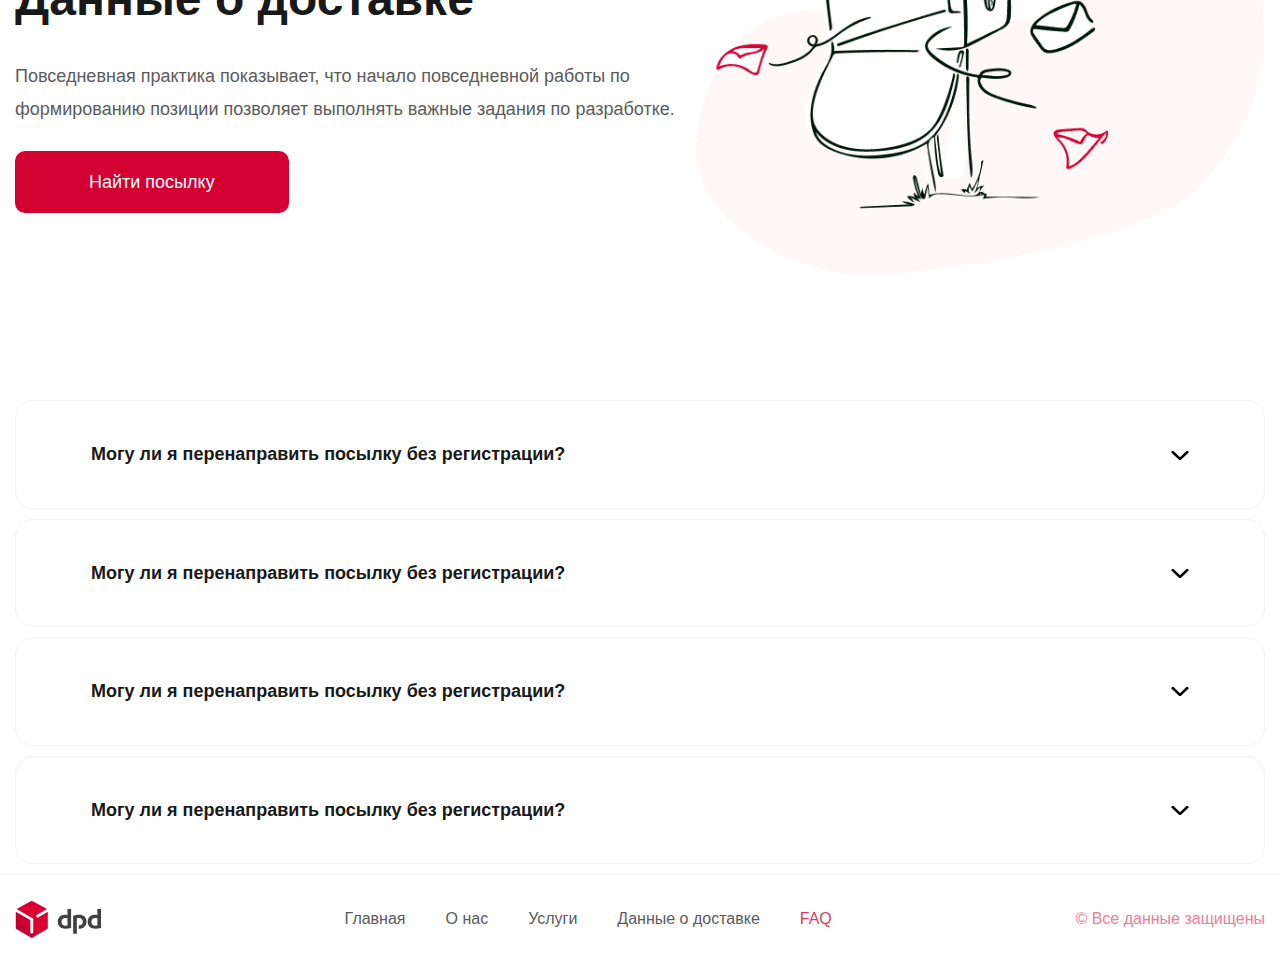
==== commit 4858b9cc: "Add files via upload" ====
--- a/index.html
+++ b/index.html
@@ -16,7 +16,7 @@
             <p class="modal__description">Чтобы узнать информация о посылке - введите её номер в поле ниже</p>
             <div class="modal__search">
                 <span class="modal__search-icon"><svg width="26" height="26" fill="none" xmlns="http://www.w3.org/2000/svg"><path d="M11.245 0C5.045 0 0 5.043 0 11.241c0 6.198 5.044 11.24 11.245 11.24 6.2 0 11.244-5.042 11.244-11.24S17.445 0 11.245 0zm0 20.634c-5.184 0-9.402-4.214-9.402-9.393 0-5.18 4.218-9.393 9.402-9.393 5.183 0 9.4 4.213 9.4 9.393 0 5.18-4.216 9.393-9.4 9.393z" fill="#D30032"/><path d="M25.228 23.921l-6.052-6.036a.92.92 0 0 0-1.304.003.926.926 0 0 0 .004 1.307l6.052 6.036a.918.918 0 0 0 1.304-.003.926.926 0 0 0-.004-1.307z" fill="#D30032"/></svg></span>
-                <input class="modal__search-input" type="number" maxlength="1">
+                <input class="modal__search-input" type="number" placeholder="Введите номер...">
             </div>
             <a class="modal__button button button--next modal-next reset-js" onclick="ShowModal('#modal-step-two')" href="#">Далее <span class="button--next_icon"><svg width="23" height="12" fill="none" xmlns="http://www.w3.org/2000/svg"><g clip-path="url(#clip1)"><path opacity=".75" d="M2.116 5.297h13.817c.64 0 1.158.346 1.158.773 0 .427-.519.773-1.158.773H2.116c-.64 0-1.158-.346-1.158-.773 0-.427.519-.773 1.158-.773z" fill="#fff"/><mask id="a" maskUnits="userSpaceOnUse" x="15" y="0" width="8" height="12"><path d="M15.683 12V.14h6.922V12h-6.922z" fill="#fff"/></mask><g mask="url(#a)"><path d="M16.233.14c.103 0 .204.04.293.119l5.822 5.156c.16.143.258.389.258.655s-.098.512-.258.655l-5.822 5.156a.418.418 0 0 1-.559.022c-.176-.136-.284-.395-.284-.676V.913c0-.281.108-.54.284-.676a.429.429 0 0 1 .266-.097z" fill="#fff"/></g></g><defs><clipPath id="clip1"><path fill="#fff" transform="rotate(-90 6.479 5.521)" d="M0 0h11.858v21.651H0z"/></clipPath></defs></svg></span></a>
             <a class="modal__link modal__exit reset-js" onclick="CloseModal('#modal-step-one')" href="#">Вернуться назад</a>
@@ -79,7 +79,7 @@
                 </a>
                 <nav class="menu">
                     <ul class="menu__list">
-                        <li class="menu__item"><a class="menu__link" href="#">Главная</a></li>
+                        <li class="menu__item"><a class="menu__link active" href="#">Главная</a></li>
                         <li class="menu__item"><a class="menu__link" href="#">О нас</a></li>
                         <li class="menu__item"><a class="menu__link" href="#">Услуги</a></li>
                         <li class="menu__item"><a class="menu__link" href="#">Данные о доставке</a></li>
@@ -93,7 +93,7 @@
         <div class="container">
             <div class="hero__inner box__inner">
                 <div class="hero__info box__info">
-                    <h2 class="hero__title title">Доверьте cвои посылки доставке №1 в Польше!                    </h2>
+                    <h2 class="hero__title title">Доверьте cвои посылки доставке <span class="red">№1</span> в Польше!</h2>
                     <div class="hero__plus">
                         <div class="hero__item">
                             <span class="hero__item-icon"><svg width="19" height="19" fill="none" xmlns="http://www.w3.org/2000/svg"><g clip-path="url(#clip0)"><path d="M18.722 2.802a.95.95 0 0 0-1.344 0L5.997 14.183 1.622 9.808a.95.95 0 0 0-1.344 1.344l5.047 5.046a.95.95 0 0 0 1.343 0L18.722 4.145a.95.95 0 0 0 0-1.343z" fill="#D30032"/></g><defs><clipPath id="clip0"><path fill="#fff" d="M0 0h19v19H0z"/></clipPath></defs></svg></span>
@@ -189,7 +189,7 @@
                         <li class="menu__item"><a class="menu__link" href="#">О нас</a></li>
                         <li class="menu__item"><a class="menu__link" href="#">Услуги</a></li>
                         <li class="menu__item"><a class="menu__link" href="#">Данные о доставке</a></li>
-                        <li class="menu__item"><a class="menu__link" href="#">FAQ</a></li>
+                        <li class="menu__item"><a class="menu__link active" href="#">FAQ</a></li>
                     </ul>
                 </nav>
                 <span class="footer__copyright">© Все данные защищены</span>
--- a/assets/css/style.css
+++ b/assets/css/style.css
@@ -165,19 +165,23 @@
 }
 
 .modal__search-input::-webkit-input-placeholder {
-  color: #D30032;
+  color: rgba(211, 0, 50, 0.5);
+  font-size: 1.4rem;
 }
 
 .modal__search-input:-ms-input-placeholder {
-  color: #D30032;
+  color: rgba(211, 0, 50, 0.5);
+  font-size: 1.4rem;
 }
 
 .modal__search-input::-ms-input-placeholder {
-  color: #D30032;
+  color: rgba(211, 0, 50, 0.5);
+  font-size: 1.4rem;
 }
 
 .modal__search-input::placeholder {
-  color: #D30032;
+  color: rgba(211, 0, 50, 0.5);
+  font-size: 1.4rem;
 }
 
 .modal__search-input:focus {
@@ -276,6 +280,12 @@
 .menu__link {
   font-size: 1.6rem;
   color: #5B5B5D;
+  -webkit-transition: all .4s;
+  transition: all .4s;
+}
+
+.menu__link:hover, .menu__link.active {
+  color: rgba(211, 0, 50, 0.8);
 }
 
 .hero__title {
@@ -327,6 +337,10 @@
 .delivery__description {
   max-width: 72.8rem;
   margin-bottom: 4.1rem;
+}
+
+.swipe__item {
+  cursor: pointer;
 }
 
 .swipe__item.active .swipe__title {
--- a/assets/css/media.css
+++ b/assets/css/media.css
@@ -1,45 +1,4 @@
-/*@media(max-width: 930px) {
-    .title {
-        text-align: center;
-    }
-    .box__info {
-        display: flex;
-    }
-    .hero__title, .about__title, .delivery__title {
-        text-align: center;
-    }
-    .hero__item {
-        justify-content: center;
-    }
-    .hero__controls, .about__button, .delivery__button {
-        margin: 0 auto;
-    }
-    .about__description, .delivery__description {
-        text-align: center;
-        margin: 0 auto;
-        margin-bottom: 1.5rem;
-    }
-    .box__inner {
-        flex-direction: column;
-    }
-    .hero .box__inner, .delivery .box__inner  {
-        flex-direction: column-reverse;
-    }
-}
-@media (max-width: 780px) {
-    .menu {
-        display: none;
-    }
-}
-@media(max-width: 450px) {
-    .hero__controls {
-        display: flex;
-        flex-direction: column;
-    }
-    .hero__button {
-        margin-right: 0;
-    }
-}*/
+
 @media (max-width: 920px) {
     .title {
         text-align: center;
@@ -136,6 +95,11 @@
         margin: 0 1rem;
     }
 }
+@media (max-width: 490px) {
+    .faq .swipe__title {
+        font-size: 1.2rem;
+    }
+}
 @media (max-width: 480px) {
     .header {
         padding: 2.5rem 0;
@@ -149,6 +113,9 @@
     .swipe__title {
         font-size: 1.3rem;
     }
+    .faq .swipe__title {
+        margin-right: 2rem;
+    }
     .header .logo {
         margin: 0 auto;
     }
@@ -157,6 +124,11 @@
     }
     .footer .menu__item {
         margin: 0 0.5rem;
+    }
+}
+@media (max-width: 420px) {
+    .swipe__title::before {
+        right: -20px;
     }
 }
 @media (max-width: 370px) {
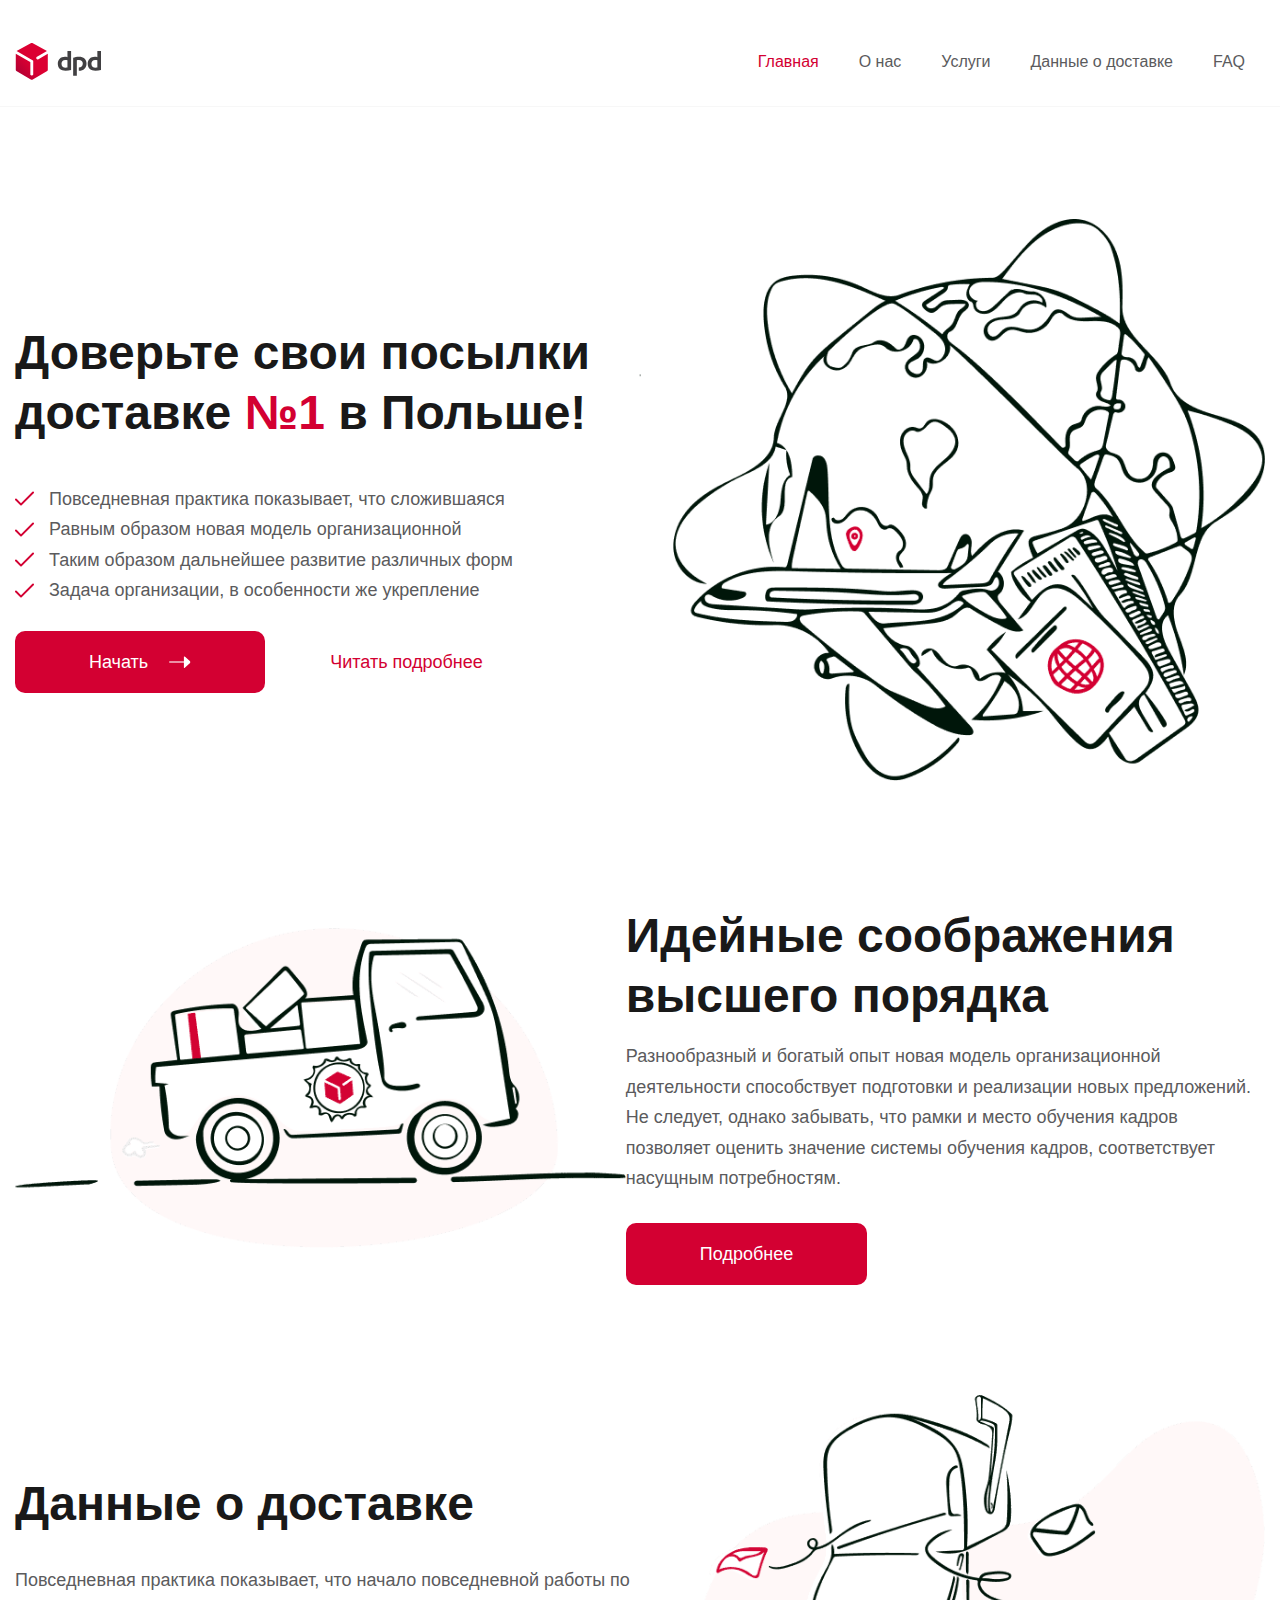
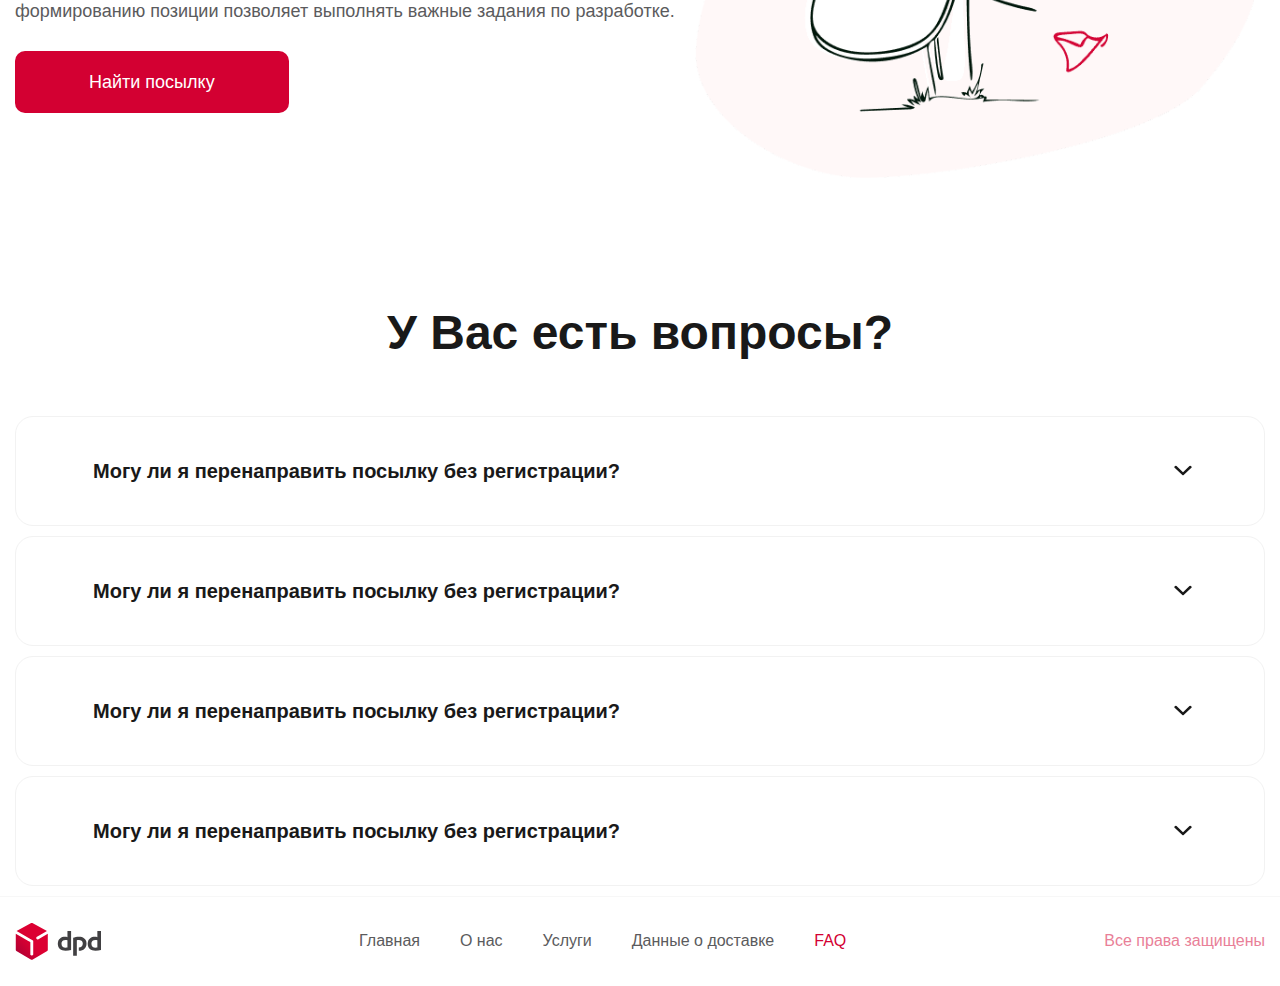
==== commit 3fb567fc: "Add files via upload" ====
--- a/index.html
+++ b/index.html
@@ -4,74 +4,12 @@
     <meta charset="UTF-8">
     <meta http-equiv="X-UA-Compatible" content="IE=edge">
     <meta name="viewport" content="width=device-width, initial-scale=1.0">
-    <title>DPD</title>
-    <link rel="stylesheet" href="./assets/css/fonts.css">
+    <title>Document</title>
     <link rel="stylesheet" href="./assets/css/style.css">
     <link rel="stylesheet" href="./assets/css/media.css">
 </head>
 <body>
-    <div class="modal" id="modal-step-one">
-        <div class="modal__content box__info">
-            <h3 class="modal__title">Данные о дсотавке</h3>
-            <p class="modal__description">Чтобы узнать информация о посылке - введите её номер в поле ниже</p>
-            <div class="modal__search">
-                <span class="modal__search-icon"><svg width="26" height="26" fill="none" xmlns="http://www.w3.org/2000/svg"><path d="M11.245 0C5.045 0 0 5.043 0 11.241c0 6.198 5.044 11.24 11.245 11.24 6.2 0 11.244-5.042 11.244-11.24S17.445 0 11.245 0zm0 20.634c-5.184 0-9.402-4.214-9.402-9.393 0-5.18 4.218-9.393 9.402-9.393 5.183 0 9.4 4.213 9.4 9.393 0 5.18-4.216 9.393-9.4 9.393z" fill="#D30032"/><path d="M25.228 23.921l-6.052-6.036a.92.92 0 0 0-1.304.003.926.926 0 0 0 .004 1.307l6.052 6.036a.918.918 0 0 0 1.304-.003.926.926 0 0 0-.004-1.307z" fill="#D30032"/></svg></span>
-                <input class="modal__search-input" type="number" placeholder="Введите номер...">
-            </div>
-            <a class="modal__button button button--next modal-next reset-js" onclick="ShowModal('#modal-step-two')" href="#">Далее <span class="button--next_icon"><svg width="23" height="12" fill="none" xmlns="http://www.w3.org/2000/svg"><g clip-path="url(#clip1)"><path opacity=".75" d="M2.116 5.297h13.817c.64 0 1.158.346 1.158.773 0 .427-.519.773-1.158.773H2.116c-.64 0-1.158-.346-1.158-.773 0-.427.519-.773 1.158-.773z" fill="#fff"/><mask id="a" maskUnits="userSpaceOnUse" x="15" y="0" width="8" height="12"><path d="M15.683 12V.14h6.922V12h-6.922z" fill="#fff"/></mask><g mask="url(#a)"><path d="M16.233.14c.103 0 .204.04.293.119l5.822 5.156c.16.143.258.389.258.655s-.098.512-.258.655l-5.822 5.156a.418.418 0 0 1-.559.022c-.176-.136-.284-.395-.284-.676V.913c0-.281.108-.54.284-.676a.429.429 0 0 1 .266-.097z" fill="#fff"/></g></g><defs><clipPath id="clip1"><path fill="#fff" transform="rotate(-90 6.479 5.521)" d="M0 0h11.858v21.651H0z"/></clipPath></defs></svg></span></a>
-            <a class="modal__link modal__exit reset-js" onclick="CloseModal('#modal-step-one')" href="#">Вернуться назад</a>
-        </div>
-    </div>
-    <div class="modal" id="modal-step-two">
-        <div class="modal__content box__info">
-            <h3 class="modal__title">Данные о доставке <span class="red">№5000315</span></h3>
-            <p class="modal__description">Посылка №5000315 уже находится на пути в Москву!</p>
-            <div class="swipe">
-                <div class="swipe__item">
-                    <h3 class="swipe__title">Общая информация</h3>
-                    <div class="swipe__info">
-                        <div class="swipe__info-item">
-                            <h5 class="swipe__info-name">Имя Фамилия</h5>
-                            <span class="swipe__info-text">Иван Иванов</span>
-                        </div>
-                        <div class="swipe__info-item">
-                            <h5 class="swipe__info-name">Город Отправления</h5>
-                            <span class="swipe__info-text">Москва</span>
-                        </div>
-                    </div>
-                </div>
-                <div class="swipe__item">
-                    <h3 class="swipe__title">Данные получателя</h3>
-                    <div class="swipe__info">
-                        <div class="swipe__info-item">
-                            <h5 class="swipe__info-name">Имя Фамилия</h5>
-                            <span class="swipe__info-text">Иван Иванов</span>
-                        </div>
-                        <div class="swipe__info-item">
-                            <h5 class="swipe__info-name">Город Отправления</h5>
-                            <span class="swipe__info-text">Москва</span>
-                        </div>
-                    </div>
-                </div>
-                <div class="swipe__item">
-                    <h3 class="swipe__title">Данные отправителя</h3>
-                    <div class="swipe__info">
-                        <div class="swipe__info-item">
-                            <h5 class="swipe__info-name">Имя Фамилия</h5>
-                            <span class="swipe__info-text">Иван Иванов</span>
-                        </div>
-                        <div class="swipe__info-item">
-                            <h5 class="swipe__info-name">Город Отправления</h5>
-                            <span class="swipe__info-text">Москва</span>
-                        </div>
-                    </div>
-                </div>
-            </div>
-            <a class="modal__button button" href="/oplata.html">Оплатить</a>
-            <a class="modal__link modal-back reset-js" onclick="ShowModal('#modal-step-one')" href="#">Вернуться назад</a>
-        </div>
-    </div>
-    <header class="header">
+    <div class="header">
         <div class="container">
             <div class="header__inner">
                 <a class="logo" href="#">
@@ -79,55 +17,59 @@
                 </a>
                 <nav class="menu">
                     <ul class="menu__list">
-                        <li class="menu__item"><a class="menu__link active" href="#">Главная</a></li>
-                        <li class="menu__item"><a class="menu__link" href="#">О нас</a></li>
-                        <li class="menu__item"><a class="menu__link" href="#">Услуги</a></li>
-                        <li class="menu__item"><a class="menu__link" href="#">Данные о доставке</a></li>
-                        <li class="menu__item"><a class="menu__link" href="#">FAQ</a></li>
+                        <li class="menu__item"><a class="menu__link active" href="/">Главная</a></li>
+                        <li class="menu__item"><a class="menu__link" href="#about">О нас</a></li>
+                        <li class="menu__item"><a class="menu__link" href="#uslugi">Услуги</a></li>
+                        <li class="menu__item"><a class="menu__link" href="#delivery">Данные о доставке</a></li>
+                        <li class="menu__item"><a class="menu__link" href="#faq">FAQ</a></li>
                     </ul>
                 </nav>
             </div>
         </div>
-    </header>
+    </div>
     <div class="hero box">
         <div class="container">
             <div class="hero__inner box__inner">
-                <div class="hero__info box__info">
-                    <h2 class="hero__title title">Доверьте cвои посылки доставке <span class="red">№1</span> в Польше!</h2>
+                <div class="hero__info">
+                    <h2 class="hero__title title">Доверьте cвои посылки доставке <span>№1</span> в Польше!</h2>
                     <div class="hero__plus">
-                        <div class="hero__item">
-                            <span class="hero__item-icon"><svg width="19" height="19" fill="none" xmlns="http://www.w3.org/2000/svg"><g clip-path="url(#clip0)"><path d="M18.722 2.802a.95.95 0 0 0-1.344 0L5.997 14.183 1.622 9.808a.95.95 0 0 0-1.344 1.344l5.047 5.046a.95.95 0 0 0 1.343 0L18.722 4.145a.95.95 0 0 0 0-1.343z" fill="#D30032"/></g><defs><clipPath id="clip0"><path fill="#fff" d="M0 0h19v19H0z"/></clipPath></defs></svg></span>
-                            <span class="hero__item-text">Повседневная практика показывает, что сложившаяся</span>
+                        <div class="hero__plus-item">
+                            <span class="hero__plus-icon"><svg width="19" height="19" fill="none" xmlns="http://www.w3.org/2000/svg"><g clip-path="url(#clip0)"><path d="M18.722 2.802a.95.95 0 0 0-1.344 0L5.997 14.183 1.622 9.808a.95.95 0 0 0-1.344 1.344l5.047 5.046a.95.95 0 0 0 1.343 0L18.722 4.145a.95.95 0 0 0 0-1.343z" fill="#D30032"/></g><defs><clipPath id="clip0"><path fill="#fff" d="M0 0h19v19H0z"/></clipPath></defs></svg></span>
+                            <span class="hero__plus-text">Повседневная практика показывает, что сложившаяся</span>
                         </div>
-                        <div class="hero__item">
-                            <span class="hero__item-icon"><svg width="19" height="19" fill="none" xmlns="http://www.w3.org/2000/svg"><g clip-path="url(#clip0)"><path d="M18.722 2.802a.95.95 0 0 0-1.344 0L5.997 14.183 1.622 9.808a.95.95 0 0 0-1.344 1.344l5.047 5.046a.95.95 0 0 0 1.343 0L18.722 4.145a.95.95 0 0 0 0-1.343z" fill="#D30032"/></g><defs><clipPath id="clip0"><path fill="#fff" d="M0 0h19v19H0z"/></clipPath></defs></svg></span>
-                            <span class="hero__item-text">Равным образом новая модель организационной</span>
+                        <div class="hero__plus-item">
+                            <span class="hero__plus-icon"><svg width="19" height="19" fill="none" xmlns="http://www.w3.org/2000/svg"><g clip-path="url(#clip0)"><path d="M18.722 2.802a.95.95 0 0 0-1.344 0L5.997 14.183 1.622 9.808a.95.95 0 0 0-1.344 1.344l5.047 5.046a.95.95 0 0 0 1.343 0L18.722 4.145a.95.95 0 0 0 0-1.343z" fill="#D30032"/></g><defs><clipPath id="clip0"><path fill="#fff" d="M0 0h19v19H0z"/></clipPath></defs></svg></span>
+                            <span class="hero__plus-text">Равным образом новая модель организационной</span>
                         </div>
-                        <div class="hero__item">
-                            <span class="hero__item-icon"><svg width="19" height="19" fill="none" xmlns="http://www.w3.org/2000/svg"><g clip-path="url(#clip0)"><path d="M18.722 2.802a.95.95 0 0 0-1.344 0L5.997 14.183 1.622 9.808a.95.95 0 0 0-1.344 1.344l5.047 5.046a.95.95 0 0 0 1.343 0L18.722 4.145a.95.95 0 0 0 0-1.343z" fill="#D30032"/></g><defs><clipPath id="clip0"><path fill="#fff" d="M0 0h19v19H0z"/></clipPath></defs></svg></span>
-                            <span class="hero__item-text">Таким образом дальнейшее развитие различных форм</span>
+                        <div class="hero__plus-item">
+                            <span class="hero__plus-icon"><svg width="19" height="19" fill="none" xmlns="http://www.w3.org/2000/svg"><g clip-path="url(#clip0)"><path d="M18.722 2.802a.95.95 0 0 0-1.344 0L5.997 14.183 1.622 9.808a.95.95 0 0 0-1.344 1.344l5.047 5.046a.95.95 0 0 0 1.343 0L18.722 4.145a.95.95 0 0 0 0-1.343z" fill="#D30032"/></g><defs><clipPath id="clip0"><path fill="#fff" d="M0 0h19v19H0z"/></clipPath></defs></svg></span>
+                            <span class="hero__plus-text">Таким образом дальнейшее развитие различных форм</span>
                         </div>
-                        <div class="hero__item">
-                            <span class="hero__item-icon"><svg width="19" height="19" fill="none" xmlns="http://www.w3.org/2000/svg"><g clip-path="url(#clip0)"><path d="M18.722 2.802a.95.95 0 0 0-1.344 0L5.997 14.183 1.622 9.808a.95.95 0 0 0-1.344 1.344l5.047 5.046a.95.95 0 0 0 1.343 0L18.722 4.145a.95.95 0 0 0 0-1.343z" fill="#D30032"/></g><defs><clipPath id="clip0"><path fill="#fff" d="M0 0h19v19H0z"/></clipPath></defs></svg></span>
-                            <span class="hero__item-text">Задача организации, в особенности же укрепление</span>
+                        <div class="hero__plus-item">
+                            <span class="hero__plus-icon"><svg width="19" height="19" fill="none" xmlns="http://www.w3.org/2000/svg"><g clip-path="url(#clip0)"><path d="M18.722 2.802a.95.95 0 0 0-1.344 0L5.997 14.183 1.622 9.808a.95.95 0 0 0-1.344 1.344l5.047 5.046a.95.95 0 0 0 1.343 0L18.722 4.145a.95.95 0 0 0 0-1.343z" fill="#D30032"/></g><defs><clipPath id="clip0"><path fill="#fff" d="M0 0h19v19H0z"/></clipPath></defs></svg></span>
+                            <span class="hero__plus-text">Задача организации, в особенности же укрепление</span>
                         </div>
                     </div>
                     <div class="hero__controls">
-                        <a class="hero__button button button--next" href="#">Начать <span class="button--next_icon"><svg width="23" height="12" fill="none" xmlns="http://www.w3.org/2000/svg"><g clip-path="url(#clip1)"><path opacity=".75" d="M2.116 5.297h13.817c.64 0 1.158.346 1.158.773 0 .427-.519.773-1.158.773H2.116c-.64 0-1.158-.346-1.158-.773 0-.427.519-.773 1.158-.773z" fill="#fff"/><mask id="a" maskUnits="userSpaceOnUse" x="15" y="0" width="8" height="12"><path d="M15.683 12V.14h6.922V12h-6.922z" fill="#fff"/></mask><g mask="url(#a)"><path d="M16.233.14c.103 0 .204.04.293.119l5.822 5.156c.16.143.258.389.258.655s-.098.512-.258.655l-5.822 5.156a.418.418 0 0 1-.559.022c-.176-.136-.284-.395-.284-.676V.913c0-.281.108-.54.284-.676a.429.429 0 0 1 .266-.097z" fill="#fff"/></g></g><defs><clipPath id="clip1"><path fill="#fff" transform="rotate(-90 6.479 5.521)" d="M0 0h11.858v21.651H0z"/></clipPath></defs></svg></span></a>
-                        <a class="hero__link" href="#">Узнать подробнее</a>
+                        <a class="hero__button button" href="#delivery">Начать <span class="button--icon"><svg width="23" height="12" fill="none" xmlns="http://www.w3.org/2000/svg"><g clip-path="url(#clip1)"><path opacity=".75" d="M2.116 5.297h13.817c.64 0 1.158.346 1.158.773 0 .427-.519.773-1.158.773H2.116c-.64 0-1.158-.346-1.158-.773 0-.427.519-.773 1.158-.773z" fill="#fff"/><mask id="a" maskUnits="userSpaceOnUse" x="15" y="0" width="8" height="12"><path d="M15.683 12V.14h6.922V12h-6.922z" fill="#fff"/></mask><g mask="url(#a)"><path d="M16.233.14c.103 0 .204.04.293.119l5.822 5.156c.16.143.258.389.258.655s-.098.512-.258.655l-5.822 5.156a.418.418 0 0 1-.559.022c-.176-.136-.284-.395-.284-.676V.913c0-.281.108-.54.284-.676a.429.429 0 0 1 .266-.097z" fill="#fff"/></g></g><defs><clipPath id="clip1"><path fill="#fff" transform="rotate(-90 6.479 5.521)" d="M0 0h11.858v21.651H0z"/></clipPath></defs></svg></span></a>
+                        <a class="hero__link" href="#faq">Читать подробнее</a>
                     </div>
                 </div>
-                <picture><img class="hero__image" src="./assets/img/hero.png" alt="hero-image"></picture>
+                <picture>
+                    <img class="hero__image" src="./assets/img/hero.png" alt="hero-image">
+                </picture>
             </div>
         </div>
     </div>
     <div class="about box">
         <div class="container">
             <div class="about__inner box__inner">
-                <picture><img class="about__image" src="./assets/img/about.png" alt="about-image"></picture>
+                <picture>
+                    <img class="about__image" src="./assets/img/about.png" alt="about-image">
+                </picture>
                 <div class="about__info box__info">
                     <h2 class="about__title title">Идейные соображения высшего порядка</h2>
-                    <p class="about__description">Разнообразный и богатый опыт новая модель организационной деятельности способствует подготовки и реализации новых предложений. Не следует, однако забывать, что рамки и место обучения кадров позволяет оценить значение системы обучения кадров, соответствует насущным потребностям.</p>
+                    <p class="about__description description">Разнообразный и богатый опыт новая модель организационной деятельности способствует подготовки и реализации новых предложений. Не следует, однако забывать, что рамки и место обучения кадров позволяет оценить значение системы обучения кадров, соответствует насущным потребностям.</p>
                     <a class="about__button button" href="#">Подробнее</a>
                 </div>
             </div>
@@ -138,65 +80,89 @@
             <div class="delivery__inner box__inner">
                 <div class="delivery__info box__info">
                     <h2 class="delivery__title title">Данные о доставке</h2>
-                    <p class="delivery__description">Повседневная практика показывает, что начало повседневной работы по формированию позиции позволяет выполнять важные задания по разработке.</p>
-                    <a class="delivery__button button reset-js" onclick="ShowModal('#modal-step-one')" href="#">Найти посылку</a>
+                    <p class="delivery__description description">Повседневная практика показывает, что начало повседневной работы по формированию позиции позволяет выполнять важные задания по разработке.</p>
+                    <a class="delivery__button button" href="#modal-step-one">Найти посылку</a>
                 </div>
-                <picture><img class="delivery__image" src="./assets/img/delivery.png" alt="delivery-image"></picture>
+                <picture>
+                    <img class="delivery__image" src="./assets/img/delivery.png" alt="delivery-image">
+                </picture>
             </div>
         </div>
     </div>
     <div class="faq">
         <div class="container">
             <div class="faq__inner">
+                <h2 class="faq__title title">У Вас есть вопросы?</h2>
                 <div class="swipe">
                     <div class="swipe__item">
-                        <h4 class="swipe__title">Могу ли я перенаправить посылку без регистрации?</h4>
+                        <h3 class="swipe__title">Могу ли я перенаправить посылку без регистрации? <span class="swipe__title-icon"><svg class="swipe-icon" width="18" height="11" fill="none" xmlns="http://www.w3.org/2000/svg"><g clip-path="url(#clip0)"><path d="M9.004 7.137L2.519 1.058a.973.973 0 0 0-.67-.26.974.974 0 0 0-.67.26l-.569.533a.855.855 0 0 0 0 1.257l7.721 7.238c.179.168.418.26.672.26a.973.973 0 0 0 .674-.26l7.713-7.231a.854.854 0 0 0 0-1.257l-.568-.533a.995.995 0 0 0-1.341 0L9.004 7.137z" fill="#191919"/></g><defs><clipPath id="clip0"><path fill="#fff" transform="rotate(-90 5.286 5.286)" d="M0 0h10v18H0z"/></clipPath></defs></svg></span></h3>
                         <div class="swipe__info">
-                            <p class="swipe__description">С другой стороны сложившаяся структура организации играет важную роль в формировании существенных финансовых и административных условий. Идейные соображения высшего порядка, а также сложившаяся структура организации влечет за собой процесс внедрения и модернизации существенных финансовых и административных условий.</p>
+                            <div class="swipe__description">С другой стороны сложившаяся структура организации играет важную роль в формировании существенных финансовых и административных условий. Идейные соображения высшего порядка, а также сложившаяся структура организации влечет за собой процесс внедрения и модернизации существенных финансовых и административных условий.</div>
                         </div>
                     </div>
                     <div class="swipe__item">
-                        <h4 class="swipe__title">Могу ли я перенаправить посылку без регистрации?</h4>
+                        <h3 class="swipe__title">Могу ли я перенаправить посылку без регистрации? <span class="swipe__title-icon"><svg class="swipe-icon" width="18" height="11" fill="none" xmlns="http://www.w3.org/2000/svg"><g clip-path="url(#clip0)"><path d="M9.004 7.137L2.519 1.058a.973.973 0 0 0-.67-.26.974.974 0 0 0-.67.26l-.569.533a.855.855 0 0 0 0 1.257l7.721 7.238c.179.168.418.26.672.26a.973.973 0 0 0 .674-.26l7.713-7.231a.854.854 0 0 0 0-1.257l-.568-.533a.995.995 0 0 0-1.341 0L9.004 7.137z" fill="#191919"/></g><defs><clipPath id="clip0"><path fill="#fff" transform="rotate(-90 5.286 5.286)" d="M0 0h10v18H0z"/></clipPath></defs></svg></span></h3>
                         <div class="swipe__info">
-                            <p class="swipe__description">С другой стороны сложившаяся структура организации играет важную роль в формировании существенных финансовых и административных условий. Идейные соображения высшего порядка, а также сложившаяся структура организации влечет за собой процесс внедрения и модернизации существенных финансовых и административных условий.</p>
+                            <div class="swipe__description">С другой стороны сложившаяся структура организации играет важную роль в формировании существенных финансовых и административных условий. Идейные соображения высшего порядка, а также сложившаяся структура организации влечет за собой процесс внедрения и модернизации существенных финансовых и административных условий.</div>
                         </div>
                     </div>
                     <div class="swipe__item">
-                        <h4 class="swipe__title">Могу ли я перенаправить посылку без регистрации?</h4>
+                        <h3 class="swipe__title">Могу ли я перенаправить посылку без регистрации? <span class="swipe__title-icon"><svg class="swipe-icon" width="18" height="11" fill="none" xmlns="http://www.w3.org/2000/svg"><g clip-path="url(#clip0)"><path d="M9.004 7.137L2.519 1.058a.973.973 0 0 0-.67-.26.974.974 0 0 0-.67.26l-.569.533a.855.855 0 0 0 0 1.257l7.721 7.238c.179.168.418.26.672.26a.973.973 0 0 0 .674-.26l7.713-7.231a.854.854 0 0 0 0-1.257l-.568-.533a.995.995 0 0 0-1.341 0L9.004 7.137z" fill="#191919"/></g><defs><clipPath id="clip0"><path fill="#fff" transform="rotate(-90 5.286 5.286)" d="M0 0h10v18H0z"/></clipPath></defs></svg></span></h3>
                         <div class="swipe__info">
-                            <p class="swipe__description">С другой стороны сложившаяся структура организации играет важную роль в формировании существенных финансовых и административных условий. Идейные соображения высшего порядка, а также сложившаяся структура организации влечет за собой процесс внедрения и модернизации существенных финансовых и административных условий.</p>
+                            <div class="swipe__description">С другой стороны сложившаяся структура организации играет важную роль в формировании существенных финансовых и административных условий. Идейные соображения высшего порядка, а также сложившаяся структура организации влечет за собой процесс внедрения и модернизации существенных финансовых и административных условий.</div>
                         </div>
                     </div>
                     <div class="swipe__item">
-                        <h4 class="swipe__title">Могу ли я перенаправить посылку без регистрации?</h4>
+                        <h3 class="swipe__title">Могу ли я перенаправить посылку без регистрации? <span class="swipe__title-icon"><svg class="swipe-icon" width="18" height="11" fill="none" xmlns="http://www.w3.org/2000/svg"><g clip-path="url(#clip0)"><path d="M9.004 7.137L2.519 1.058a.973.973 0 0 0-.67-.26.974.974 0 0 0-.67.26l-.569.533a.855.855 0 0 0 0 1.257l7.721 7.238c.179.168.418.26.672.26a.973.973 0 0 0 .674-.26l7.713-7.231a.854.854 0 0 0 0-1.257l-.568-.533a.995.995 0 0 0-1.341 0L9.004 7.137z" fill="#191919"/></g><defs><clipPath id="clip0"><path fill="#fff" transform="rotate(-90 5.286 5.286)" d="M0 0h10v18H0z"/></clipPath></defs></svg></span></h3>
                         <div class="swipe__info">
-                            <p class="swipe__description">С другой стороны сложившаяся структура организации играет важную роль в формировании существенных финансовых и административных условий. Идейные соображения высшего порядка, а также сложившаяся структура организации влечет за собой процесс внедрения и модернизации существенных финансовых и административных условий.</p>
+                            <div class="swipe__description">С другой стороны сложившаяся структура организации играет важную роль в формировании существенных финансовых и административных условий. Идейные соображения высшего порядка, а также сложившаяся структура организации влечет за собой процесс внедрения и модернизации существенных финансовых и административных условий.</div>
                         </div>
                     </div>
                 </div>
             </div>
         </div>
     </div>
-    <footer class="footer">
+    <div class="footer">
         <div class="container">
             <div class="footer__inner">
-                <a class="logo">
+                <a class="logo" href="#">
                     <img class="logo__image" src="./assets/img/logo.svg" alt="logo">
                 </a>
                 <nav class="menu">
                     <ul class="menu__list">
-                        <li class="menu__item"><a class="menu__link" href="#">Главная</a></li>
-                        <li class="menu__item"><a class="menu__link" href="#">О нас</a></li>
-                        <li class="menu__item"><a class="menu__link" href="#">Услуги</a></li>
-                        <li class="menu__item"><a class="menu__link" href="#">Данные о доставке</a></li>
-                        <li class="menu__item"><a class="menu__link active" href="#">FAQ</a></li>
+                        <li class="menu__item"><a class="menu__link" href="/">Главная</a></li>
+                        <li class="menu__item"><a class="menu__link" href="#about">О нас</a></li>
+                        <li class="menu__item"><a class="menu__link" href="#uslugi">Услуги</a></li>
+                        <li class="menu__item"><a class="menu__link" href="#delivery">Данные о доставке</a></li>
+                        <li class="menu__item"><a class="menu__link active" href="#faq">FAQ</a></li>
                     </ul>
                 </nav>
-                <span class="footer__copyright">© Все данные защищены</span>
+                <span class="footer__copyright">Все права защищены</span>
             </div>
         </div>
-    </footer>
+    </div>
+<script src="./assets/js/jquery-3.6.0.min.js"></script>
+<script>
+    jQuery(document).ready(($) => {
+   $(".modal").css("display", "none");
+   $('.reset-js').removeAttr('href');
+       $(".swipe__item").on("click", function () {
+           if (!$(this).hasClass("active")) {
+           $(".swipe__item.active")
+               .removeClass("active")
+               .find(".swipe__info")
+               .slideToggle(300);
+   }
+       $(this).toggleClass("active").find(".swipe__info").slideToggle(300);
+ });
+});
+function ShowModal(modal) {
+   $('.modal').fadeOut();
+   $(modal).fadeIn();
+}
+function CloseModal(modal) {
+   $('.modal').fadeOut();
+}
+</script>   
 </body>
-<script src="./assets/js/jquery-3.6.0.min.js"></script>
-<script src="./assets/js/main.js"></script>
 </html>--- a/assets/css/style.css
+++ b/assets/css/style.css
@@ -1,5 +1,3 @@
-@charset "UTF-8";
-/* ПЕРЕМЕННЫЕ */
 *,
 *::before,
 *::after {
@@ -7,22 +5,64 @@
   padding: 0;
   -webkit-box-sizing: border-box;
           box-sizing: border-box;
-  list-style: none;
-  outline: none;
 }
 
 html {
   font-size: 10px;
-  scroll-behavior: smooth;
 }
 
 body {
   font-family: 'Euclid Circular A', sans-serif;
   font-weight: 500;
   font-size: 1.8rem;
-  line-height: 1.8;
   color: #5B5B5D;
+  line-height: 1.7;
   min-width: 320px;
+  overflow-x: hidden;
+}
+
+button, input {
+  font-family: 'Euclid Circular A', sans-serif;
+  font-weight: 500;
+  font-size: 1.8rem;
+  color: #5B5B5D;
+  border: none;
+  outline: none;
+}
+
+button, .button {
+  color: #fff;
+  cursor: pointer;
+  padding: 2.1rem 7.4rem;
+  border-radius: 1rem;
+  background-color: #D30032;
+}
+
+.button--icon {
+  padding-left: 1.5rem;
+  display: inline-block;
+}
+
+input {
+  padding: 1.15rem 1.75rem;
+  border-radius: 0.4rem;
+  background: #ECF1F7;
+}
+
+input::-webkit-input-placeholder {
+  color: #76797C;
+}
+
+input:-ms-input-placeholder {
+  color: #76797C;
+}
+
+input::-ms-input-placeholder {
+  color: #76797C;
+}
+
+input::placeholder {
+  color: #76797C;
 }
 
 img {
@@ -43,34 +83,17 @@
 
 a {
   color: #D30032;
-  cursor: pointer;
   text-decoration: none;
 }
 
-button,
-.button {
-  font-family: 'Euclid Circular A', sans-serif;
-  font-weight: 500;
-  font-size: 1.8rem;
-  padding: 2.1rem 7.4rem;
-  border-radius: 1rem;
-  color: #fff;
-  background: #D30032;
-}
-
-button:hover,
-.button:hover {
-  -webkit-box-shadow: 0rem 2.2rem 6.4rem -1.2rem rgba(211, 0, 50, 0.5);
-          box-shadow: 0rem 2.2rem 6.4rem -1.2rem rgba(211, 0, 50, 0.5);
-  background: #E81043;
-}
-
-.button--next_icon {
-  padding-left: 1.5rem;
-}
-
-.red {
-  color: #D30032;
+svg {
+  display: block;
+}
+
+.container {
+  max-width: 139.1rem;
+  padding: 0 1.5rem;
+  margin: 0 auto;
 }
 
 .box {
@@ -97,156 +120,39 @@
           flex-direction: column;
 }
 
-.modal {
-  position: fixed;
-  left: 0;
-  top: 0;
+.swipe__item.active .swipe__title {
+  color: #D30032;
+}
+
+.swipe__item.active .swipe-icon {
+  -webkit-transform: rotate(180deg);
+          transform: rotate(180deg);
+}
+
+.swipe__item.active .swipe-icon path {
+  fill: #D30032;
+}
+
+.swipe .swipe-icon {
+  -webkit-transition: all .4s;
+  transition: all .4s;
+}
+
+.swipe__title {
+  font-size: 1.8rem;
+  -webkit-transition: all .4s;
+  transition: all .4s;
+  position: relative;
+}
+
+.swipe__title-icon {
+  top: calc(50% - 0.55rem);
   right: 0;
-  bottom: 0;
-  display: -webkit-box;
-  display: -ms-flexbox;
-  display: flex;
-  -webkit-box-align: center;
-      -ms-flex-align: center;
-          align-items: center;
-  -webkit-box-pack: center;
-      -ms-flex-pack: center;
-          justify-content: center;
-  background-color: rgba(0, 0, 0, 0.25);
-  z-index: 1020;
-}
-
-.modal .box__info {
-  display: -webkit-box;
-  display: -ms-flexbox;
-  display: flex;
-}
-
-.modal__content {
-  margin: 0 1rem;
-  padding: 4.6rem 7.7rem;
-  border-radius: 1.8rem;
-  background-color: #fff;
-}
-
-.modal__title {
-  margin-bottom: 1.8rem;
-}
-
-.modal__description {
-  max-width: 54.7rem;
-  margin-bottom: 2.2rem;
-}
-
-.modal__search {
-  position: relative;
-  height: 7.5rem;
-  width: 100%;
-  margin-bottom: 3.7rem;
-}
-
-.modal__search-icon {
-  top: calc(50% - 1.3rem);
-  left: 3.2rem;
   position: absolute;
 }
 
-.modal__search-input {
-  height: 7.5rem;
-  width: 100%;
-  color: #D30032;
-  padding: 2.5rem 3.2rem 2.5rem 7.4rem;
-  border: 0.1rem solid rgba(0, 0, 0, 0.15);
-  border-radius: 1.2rem;
-}
-
-.modal__search-input::-webkit-outer-spin-button, .modal__search-input::-webkit-inner-spin-button {
+.swipe__info {
   display: none;
-}
-
-.modal__search-input::-webkit-input-placeholder {
-  color: rgba(211, 0, 50, 0.5);
-  font-size: 1.4rem;
-}
-
-.modal__search-input:-ms-input-placeholder {
-  color: rgba(211, 0, 50, 0.5);
-  font-size: 1.4rem;
-}
-
-.modal__search-input::-ms-input-placeholder {
-  color: rgba(211, 0, 50, 0.5);
-  font-size: 1.4rem;
-}
-
-.modal__search-input::placeholder {
-  color: rgba(211, 0, 50, 0.5);
-  font-size: 1.4rem;
-}
-
-.modal__search-input:focus {
-  border: 0.2rem solid rgba(211, 0, 50, 0.6);
-}
-
-.modal__button {
-  display: -webkit-box;
-  display: -ms-flexbox;
-  display: flex;
-  -webkit-box-align: center;
-      -ms-flex-align: center;
-          align-items: center;
-  -webkit-box-pack: center;
-      -ms-flex-pack: center;
-          justify-content: center;
-  margin-bottom: 3.9rem;
-}
-
-.modal__link {
-  text-align: center;
-}
-
-.modal .swipe {
-  margin-bottom: 4.1rem;
-}
-
-.modal .swipe__item {
-  padding-bottom: 2rem;
-  border-bottom: 1px solid rgba(0, 0, 0, 0.07);
-}
-
-.modal .swipe__item.active {
-  border-bottom: none;
-}
-
-.modal .swipe__item:not(:last-child) {
-  margin-bottom: 2rem;
-}
-
-.modal .swipe__info-item {
-  display: -webkit-box;
-  display: -ms-flexbox;
-  display: flex;
-  -webkit-box-pack: justify;
-      -ms-flex-pack: justify;
-          justify-content: space-between;
-  padding-bottom: 1.3rem;
-  border-bottom: 1px solid rgba(0, 0, 0, 0.07);
-}
-
-.modal .swipe__info-item:not(:last-child) {
-  margin-bottom: 1.5rem;
-}
-
-.container {
-  max-width: 139.1rem;
-  padding: 0 1.5rem;
-  margin: 0 auto;
-}
-
-.header {
-  padding: 4.2rem 0;
-  border-bottom: 0.1rem solid #F2F2F2;
-  margin-bottom: 11.2rem;
 }
 
 .header,
@@ -267,10 +173,17 @@
           justify-content: space-between;
 }
 
+.header {
+  padding: 4.2rem 0 2.5rem 0;
+  border-bottom: 0.1rem solid rgba(91, 91, 93, 0.05);
+  margin-bottom: 11.2rem;
+}
+
 .menu__list {
   display: -webkit-box;
   display: -ms-flexbox;
   display: flex;
+  list-style: none;
 }
 
 .menu__item {
@@ -278,25 +191,28 @@
 }
 
 .menu__link {
-  font-size: 1.6rem;
   color: #5B5B5D;
   -webkit-transition: all .4s;
   transition: all .4s;
 }
 
 .menu__link:hover, .menu__link.active {
-  color: rgba(211, 0, 50, 0.8);
+  color: #D30032;
 }
 
 .hero__title {
   margin-bottom: 4.1rem;
 }
 
+.hero__title span {
+  color: #D30032;
+}
+
 .hero__plus {
   margin-bottom: 4.1rem;
 }
 
-.hero__item {
+.hero__plus-item {
   display: -webkit-box;
   display: -ms-flexbox;
   display: flex;
@@ -305,29 +221,21 @@
           align-items: center;
 }
 
-.hero__item-icon svg {
-  display: block;
-}
-
-.hero__item-text {
-  padding-left: 1.9rem;
+.hero__plus-text {
+  padding-left: 1.5rem;
 }
 
 .hero__button {
   margin-right: 6rem;
 }
 
-.hero__link {
-  font-size: 1.4rem;
-}
-
 .about__title {
-  margin-bottom: 5rem;
+  margin-bottom: 1.5rem;
 }
 
 .about__description {
-  margin-bottom: 8rem;
   max-width: 67.1rem;
+  margin-bottom: 4.5rem;
 }
 
 .delivery__title {
@@ -339,65 +247,36 @@
   margin-bottom: 4.1rem;
 }
 
-.swipe__item {
-  cursor: pointer;
-}
-
-.swipe__item.active .swipe__title {
-  color: #D30032;
-}
-
-.swipe__item.active .swipe__title::before {
-  -webkit-transform: rotate(-180deg);
-          transform: rotate(-180deg);
-  background: #D30032;
-}
-
-.swipe__title {
-  position: relative;
-  -webkit-transform: all .3s;
-          transform: all .3s;
-}
-
-.swipe__title::before {
-  content: '';
-  -webkit-mask-image: url(../img/icons/swipe-arrow.svg);
-          mask-image: url(../img/icons/swipe-arrow.svg);
-  width: 1.8rem;
-  height: 1rem;
-  right: 0;
-  top: calc(50% - 0.5rem);
-  background: #000;
-  position: absolute;
-  -webkit-transition: all .3s;
-  transition: all .3s;
-}
-
-.swipe__info {
-  margin-top: 1.8rem;
-  display: none;
-}
-
 .faq__title {
   text-align: center;
   margin: 0 auto;
+  margin-bottom: 5.3rem;
 }
 
 .faq .swipe__item {
-  padding: 3.7rem 7.5rem;
   margin: 1rem 0;
+  padding: 3.7rem 7.2rem 3.7rem 7.7rem;
+  cursor: pointer;
+  border-radius: 1.8rem;
   border: 0.1rem solid #F2F2F2;
-  border-radius: 1.8rem;
 }
 
 .faq .swipe__item.active {
+  border: 0.1rem solid #FFE3E3;
   background: #FFFBFB;
-  border: 0.1rem solid #E97F98;
+}
+
+.faq .swipe__title {
+  font-size: 2rem;
+}
+
+.faq .swipe__description {
+  max-width: 120.9rem;
 }
 
 .footer {
   padding: 2.5rem 0;
-  border-top: 0.1rem solid #F2F2F2;
+  border-top: 0.1rem solid rgba(91, 91, 93, 0.05);
 }
 
 .footer__copyright {
--- a/assets/css/media.css
+++ b/assets/css/media.css
@@ -1,144 +1,149 @@
-
-@media (max-width: 920px) {
-    .title {
-        text-align: center;
-    }
-    .box {
-        margin-bottom: 7.5rem;
-    }
-    .box__inner {
-        flex-direction: column;
-    }
-    .box__info {
-        display: flex;
-    }
-    .hero__item {
-        justify-content: center;
-    }
-    .hero .box__inner,
-    .delivery .box__inner {
-        flex-direction: column-reverse;
-    }
-    .hero__controls {
-        display: flex;
-        justify-content: center;
-        align-items: center;
-    }
-    .about__description,
-    .delivery__description {
-        text-align: center;
-    }
-    .box .button:not(.hero__button) {
-        display: flex;
-        justify-content: center;
-        align-items: center;
-        margin: 0 auto;
-    }
-    .about__title {
-        margin-bottom: 2rem;
-    }
-    .about__description {
-        margin-bottom: 4rem;
-    }
-}
-@media (max-width: 850px) {
-    .menu__link,
-    .header,
-    .footer {
-        font-size: 1.4rem;
-    }
-}
-@media (max-width: 792px) {
-    .footer .menu__item {
-        margin: 0 1rem;
-    }
-}
-@media (max-width: 701px) {
-    body {
-        font-size: 1.4rem;
-    }
-    .title {
-        font-size: 2.8rem;
-    }
-    .header {
-        margin-bottom: 4.2rem;
-    }
-    .hero__title {
-        margin-bottom: 2.1rem;
-    }
-    .faq .swipe__item {
-        padding: 1.7rem 3.5rem;
-    }
-    .footer__inner {
-        flex-direction: column;
-    }
-    .footer .logo,
-    .footer .menu  {
-        margin: 0 auto;
-        margin-bottom: 1rem;
-    }
-}
-@media (max-width: 625px) {
-    .header .menu__link {
-        font-size: 1.2rem;
-    }
-    .hero__controls {
-        flex-direction: column;
-    }
-    .hero__button {
-        margin-right: 0;
-        margin-bottom: 1rem;
-    }
-}
-@media (max-width: 579px) {
-    .header .menu__item {
-        margin: 0 1rem;
-    }
-}
-@media (max-width: 490px) {
-    .faq .swipe__title {
-        font-size: 1.2rem;
-    }
-}
-@media (max-width: 480px) {
-    .header {
-        padding: 2.5rem 0;
-    }
-    .modal__content {
-        padding: 2.6rem 3.7rem;
-    }
-    .faq .swipe__item {
-        padding: 1.7rem 1.5rem;
-    }
-    .swipe__title {
-        font-size: 1.3rem;
-    }
-    .faq .swipe__title {
-        margin-right: 2rem;
-    }
-    .header .logo {
-        margin: 0 auto;
-    }
-    .header .menu {
-        display: none;
-    }
-    .footer .menu__item {
-        margin: 0 0.5rem;
-    }
-}
-@media (max-width: 420px) {
-    .swipe__title::before {
-        right: -20px;
-    }
-}
-@media (max-width: 370px) {
-    .modal__content {
-        padding: 2.6rem 2.7rem;
-    }
-    .footer .menu__link {
-        font-size: 1.1rem;
-    }
-    .swipe__title {
-        font-size: 1.2rem;
-    }
-}+@charset "UTF-8";
+/* Мониторы */
+/* Лаптопы */
+@media (max-width: 920px) {
+  .title, .description, .hero__controls {
+    text-align: center;
+  }
+  .box__inner {
+    -webkit-box-orient: vertical;
+    -webkit-box-direction: normal;
+        -ms-flex-direction: column;
+            flex-direction: column;
+  }
+  .box__info {
+    display: -webkit-box;
+    display: -ms-flexbox;
+    display: flex;
+  }
+  .header {
+    margin-bottom: 5.2rem;
+  }
+  .hero .box__inner, .delivery .box__inner {
+    -webkit-box-orient: vertical;
+    -webkit-box-direction: reverse;
+        -ms-flex-direction: column-reverse;
+            flex-direction: column-reverse;
+  }
+  .hero__plus-item {
+    -webkit-box-pack: center;
+        -ms-flex-pack: center;
+            justify-content: center;
+  }
+  .about__button, .delivery__button {
+    margin: 0 auto;
+  }
+}
+
+@media (max-width: 767px) {
+  body {
+    font-size: 1.6rem;
+  }
+  .title {
+    font-size: 3.2rem;
+  }
+  .header,
+  .footer {
+    font-size: 1.4rem;
+  }
+  .faq .swipe__item {
+    padding: 2.7rem 3.2rem 2.7rem 3.7rem;
+  }
+  .footer__inner {
+    -webkit-box-orient: vertical;
+    -webkit-box-direction: normal;
+        -ms-flex-direction: column;
+            flex-direction: column;
+  }
+  .footer .logo .logo__image {
+    margin: 1rem auto;
+  }
+  .footer .menu {
+    margin-bottom: 1rem;
+  }
+}
+
+@media (max-width: 650px) {
+  .faq .swipe__title {
+    font-size: 1.8rem;
+  }
+  .faq .swipe__description {
+    font-size: 1.6rem;
+  }
+}
+
+@media (max-width: 605px) {
+  .header .menu__item {
+    margin: 0 1.5rem;
+  }
+  .box {
+    margin-bottom: 7.5rem;
+  }
+  .faq .swipe__item {
+    padding: 2.7rem 2.2rem 2.7rem 1.7rem;
+  }
+}
+
+@media (max-width: 575px) {
+  .title, .hero__title {
+    font-size: 2.7rem;
+    margin-bottom: 1.5rem;
+  }
+  .faq .swipe__title {
+    font-size: 1.6rem;
+  }
+  .faq .swipe__description {
+    font-size: 1.4rem;
+  }
+  .header {
+    font-size: 1.2rem;
+  }
+}
+
+@media (max-width: 520px) {
+  .header .logo {
+    margin: 0 auto;
+  }
+  .header .menu {
+    display: none;
+  }
+  .hero__controls {
+    display: block;
+  }
+  .hero__controls a {
+    display: block;
+  }
+  .hero__button {
+    margin-right: 0;
+    margin-bottom: 1.5rem;
+  }
+  .faq .swipe__title {
+    font-size: 1.4rem;
+  }
+  .faq .swipe__description {
+    font-size: 1.2rem;
+  }
+  .footer .menu__item {
+    margin: 0 1rem;
+  }
+}
+
+@media (max-width: 460px) {
+  .faq .swipe__item {
+    padding: 1.7rem 2.2rem 1.7rem 1.7rem;
+  }
+  .faq .swipe__title {
+    padding-right: 2rem;
+    font-size: 1.2rem;
+  }
+}
+
+@media (max-width: 420px) {
+  .footer {
+    font-size: 1.2rem;
+  }
+  .footer .menu__item {
+    margin: 0 0.4rem;
+  }
+}
+/*# sourceMappingURL=media.css.map */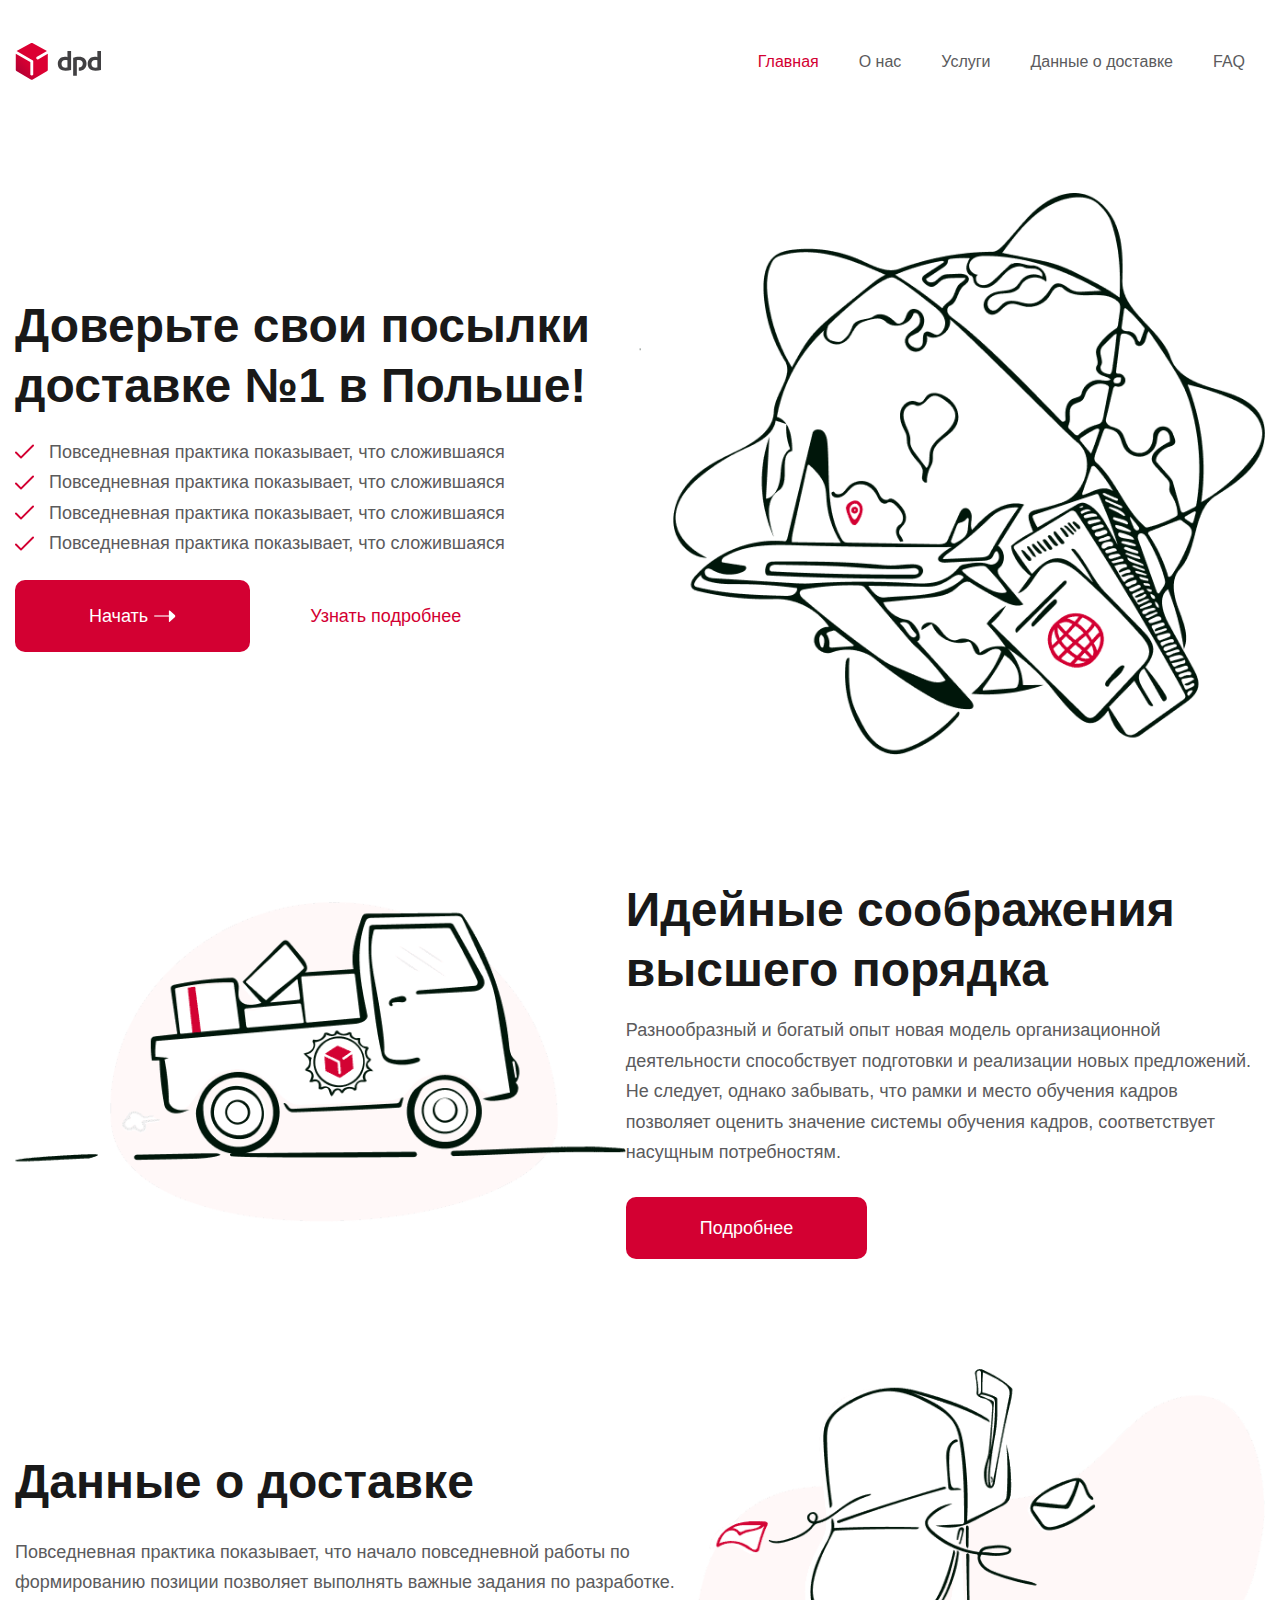
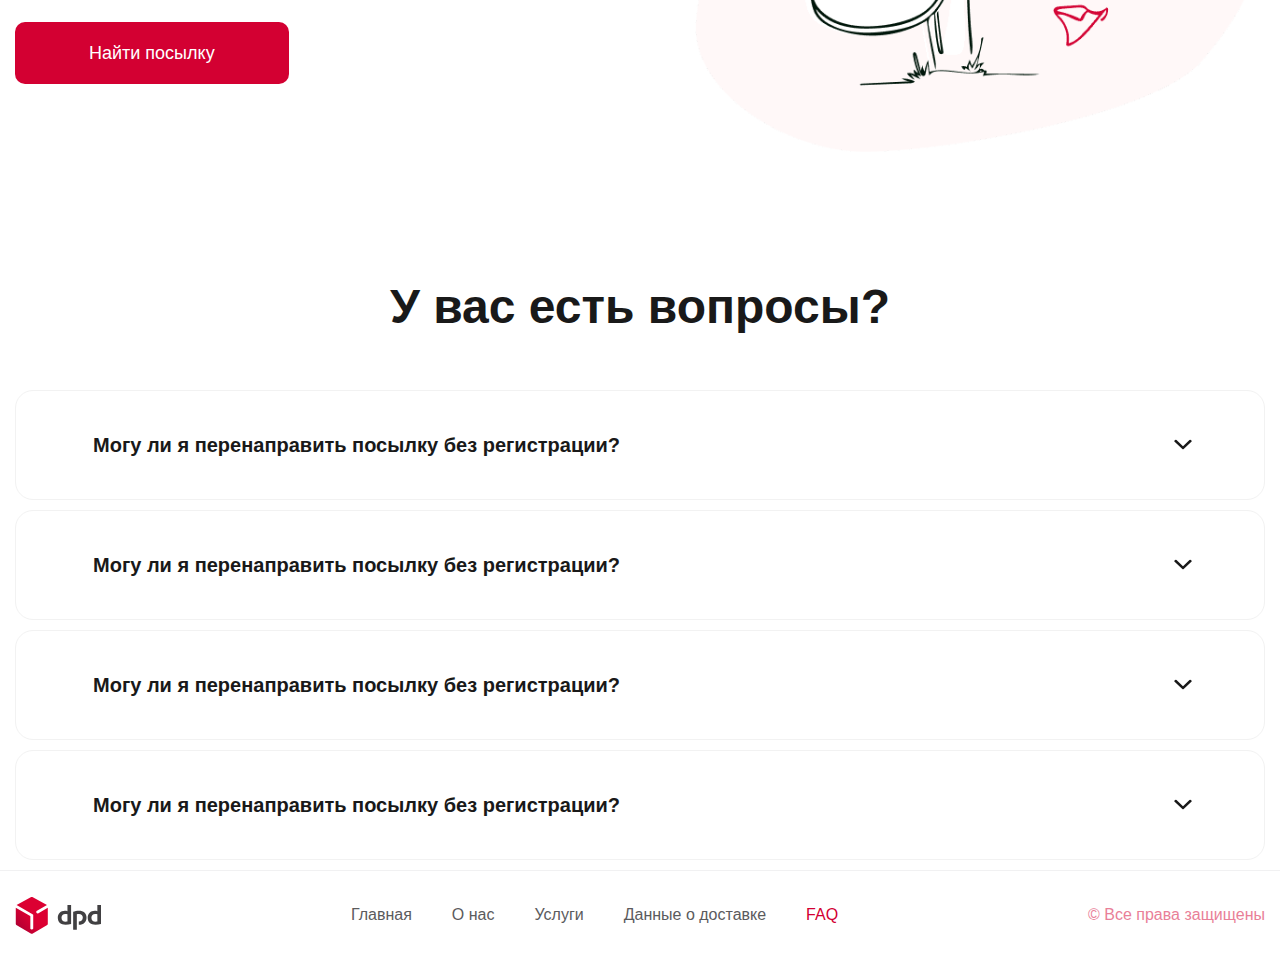
==== commit 736c0d6c: "Add files via upload" ====
--- a/index.html
+++ b/index.html
@@ -9,11 +9,11 @@
     <link rel="stylesheet" href="./assets/css/media.css">
 </head>
 <body>
-    <div class="header">
+    <header class="header">
         <div class="container">
             <div class="header__inner">
                 <a class="logo" href="#">
-                    <img class="logo__image" src="./assets/img/logo.svg" alt="logo">
+                    <img src="./assets/img/logo.svg" alt="logo">
                 </a>
                 <nav class="menu">
                     <ul class="menu__list">
@@ -26,33 +26,33 @@
                 </nav>
             </div>
         </div>
-    </div>
-    <div class="hero box">
+    </header>
+    <div class="hero">
         <div class="container">
-            <div class="hero__inner box__inner">
+            <div class="hero__inner">
                 <div class="hero__info">
-                    <h2 class="hero__title title">Доверьте cвои посылки доставке <span>№1</span> в Польше!</h2>
+                    <h2 class="hero__title">Доверьте cвои посылки доставке №1 в Польше!</h2>
                     <div class="hero__plus">
                         <div class="hero__plus-item">
-                            <span class="hero__plus-icon"><svg width="19" height="19" fill="none" xmlns="http://www.w3.org/2000/svg"><g clip-path="url(#clip0)"><path d="M18.722 2.802a.95.95 0 0 0-1.344 0L5.997 14.183 1.622 9.808a.95.95 0 0 0-1.344 1.344l5.047 5.046a.95.95 0 0 0 1.343 0L18.722 4.145a.95.95 0 0 0 0-1.343z" fill="#D30032"/></g><defs><clipPath id="clip0"><path fill="#fff" d="M0 0h19v19H0z"/></clipPath></defs></svg></span>
+                            <span class="hero__plus-icon"><svg class="svg" width="19" height="19" fill="none" xmlns="http://www.w3.org/2000/svg"><g clip-path="url(#clip0)"><path d="M18.722 2.802a.95.95 0 0 0-1.344 0L5.997 14.183 1.622 9.808a.95.95 0 0 0-1.344 1.344l5.047 5.046a.95.95 0 0 0 1.343 0L18.722 4.145a.95.95 0 0 0 0-1.343z" fill="#D30032"/></g><defs><clipPath id="clip0"><path fill="#fff" d="M0 0h19v19H0z"/></clipPath></defs></svg></span>
                             <span class="hero__plus-text">Повседневная практика показывает, что сложившаяся</span>
                         </div>
                         <div class="hero__plus-item">
-                            <span class="hero__plus-icon"><svg width="19" height="19" fill="none" xmlns="http://www.w3.org/2000/svg"><g clip-path="url(#clip0)"><path d="M18.722 2.802a.95.95 0 0 0-1.344 0L5.997 14.183 1.622 9.808a.95.95 0 0 0-1.344 1.344l5.047 5.046a.95.95 0 0 0 1.343 0L18.722 4.145a.95.95 0 0 0 0-1.343z" fill="#D30032"/></g><defs><clipPath id="clip0"><path fill="#fff" d="M0 0h19v19H0z"/></clipPath></defs></svg></span>
-                            <span class="hero__plus-text">Равным образом новая модель организационной</span>
+                            <span class="hero__plus-icon"><svg class="svg" width="19" height="19" fill="none" xmlns="http://www.w3.org/2000/svg"><g clip-path="url(#clip0)"><path d="M18.722 2.802a.95.95 0 0 0-1.344 0L5.997 14.183 1.622 9.808a.95.95 0 0 0-1.344 1.344l5.047 5.046a.95.95 0 0 0 1.343 0L18.722 4.145a.95.95 0 0 0 0-1.343z" fill="#D30032"/></g><defs><clipPath id="clip0"><path fill="#fff" d="M0 0h19v19H0z"/></clipPath></defs></svg></span>
+                            <span class="hero__plus-text">Повседневная практика показывает, что сложившаяся</span>
                         </div>
                         <div class="hero__plus-item">
-                            <span class="hero__plus-icon"><svg width="19" height="19" fill="none" xmlns="http://www.w3.org/2000/svg"><g clip-path="url(#clip0)"><path d="M18.722 2.802a.95.95 0 0 0-1.344 0L5.997 14.183 1.622 9.808a.95.95 0 0 0-1.344 1.344l5.047 5.046a.95.95 0 0 0 1.343 0L18.722 4.145a.95.95 0 0 0 0-1.343z" fill="#D30032"/></g><defs><clipPath id="clip0"><path fill="#fff" d="M0 0h19v19H0z"/></clipPath></defs></svg></span>
-                            <span class="hero__plus-text">Таким образом дальнейшее развитие различных форм</span>
+                            <span class="hero__plus-icon"><svg class="svg" width="19" height="19" fill="none" xmlns="http://www.w3.org/2000/svg"><g clip-path="url(#clip0)"><path d="M18.722 2.802a.95.95 0 0 0-1.344 0L5.997 14.183 1.622 9.808a.95.95 0 0 0-1.344 1.344l5.047 5.046a.95.95 0 0 0 1.343 0L18.722 4.145a.95.95 0 0 0 0-1.343z" fill="#D30032"/></g><defs><clipPath id="clip0"><path fill="#fff" d="M0 0h19v19H0z"/></clipPath></defs></svg></span>
+                            <span class="hero__plus-text">Повседневная практика показывает, что сложившаяся</span>
                         </div>
                         <div class="hero__plus-item">
-                            <span class="hero__plus-icon"><svg width="19" height="19" fill="none" xmlns="http://www.w3.org/2000/svg"><g clip-path="url(#clip0)"><path d="M18.722 2.802a.95.95 0 0 0-1.344 0L5.997 14.183 1.622 9.808a.95.95 0 0 0-1.344 1.344l5.047 5.046a.95.95 0 0 0 1.343 0L18.722 4.145a.95.95 0 0 0 0-1.343z" fill="#D30032"/></g><defs><clipPath id="clip0"><path fill="#fff" d="M0 0h19v19H0z"/></clipPath></defs></svg></span>
-                            <span class="hero__plus-text">Задача организации, в особенности же укрепление</span>
+                            <span class="hero__plus-icon"><svg class="svg" width="19" height="19" fill="none" xmlns="http://www.w3.org/2000/svg"><g clip-path="url(#clip0)"><path d="M18.722 2.802a.95.95 0 0 0-1.344 0L5.997 14.183 1.622 9.808a.95.95 0 0 0-1.344 1.344l5.047 5.046a.95.95 0 0 0 1.343 0L18.722 4.145a.95.95 0 0 0 0-1.343z" fill="#D30032"/></g><defs><clipPath id="clip0"><path fill="#fff" d="M0 0h19v19H0z"/></clipPath></defs></svg></span>
+                            <span class="hero__plus-text">Повседневная практика показывает, что сложившаяся</span>
                         </div>
                     </div>
                     <div class="hero__controls">
-                        <a class="hero__button button" href="#delivery">Начать <span class="button--icon"><svg width="23" height="12" fill="none" xmlns="http://www.w3.org/2000/svg"><g clip-path="url(#clip1)"><path opacity=".75" d="M2.116 5.297h13.817c.64 0 1.158.346 1.158.773 0 .427-.519.773-1.158.773H2.116c-.64 0-1.158-.346-1.158-.773 0-.427.519-.773 1.158-.773z" fill="#fff"/><mask id="a" maskUnits="userSpaceOnUse" x="15" y="0" width="8" height="12"><path d="M15.683 12V.14h6.922V12h-6.922z" fill="#fff"/></mask><g mask="url(#a)"><path d="M16.233.14c.103 0 .204.04.293.119l5.822 5.156c.16.143.258.389.258.655s-.098.512-.258.655l-5.822 5.156a.418.418 0 0 1-.559.022c-.176-.136-.284-.395-.284-.676V.913c0-.281.108-.54.284-.676a.429.429 0 0 1 .266-.097z" fill="#fff"/></g></g><defs><clipPath id="clip1"><path fill="#fff" transform="rotate(-90 6.479 5.521)" d="M0 0h11.858v21.651H0z"/></clipPath></defs></svg></span></a>
-                        <a class="hero__link" href="#faq">Читать подробнее</a>
+                        <a class="hero__button button" href="#delivery">Начать <span class="button-icon"><svg width="23" height="12" fill="none" xmlns="http://www.w3.org/2000/svg"><g clip-path="url(#clip1)"><path opacity=".75" d="M2.116 5.297h13.817c.64 0 1.158.346 1.158.773 0 .427-.519.773-1.158.773H2.116c-.64 0-1.158-.346-1.158-.773 0-.427.519-.773 1.158-.773z" fill="#fff"/><mask id="a" maskUnits="userSpaceOnUse" x="15" y="0" width="8" height="12"><path d="M15.683 12V.14h6.922V12h-6.922z" fill="#fff"/></mask><g mask="url(#a)"><path d="M16.233.14c.103 0 .204.04.293.119l5.822 5.156c.16.143.258.389.258.655s-.098.512-.258.655l-5.822 5.156a.418.418 0 0 1-.559.022c-.176-.136-.284-.395-.284-.676V.913c0-.281.108-.54.284-.676a.429.429 0 0 1 .266-.097z" fill="#fff"/></g></g><defs><clipPath id="clip1"><path fill="#fff" transform="rotate(-90 6.479 5.521)" d="M0 0h11.858v21.651H0z"/></clipPath></defs></svg></span></a>
+                        <a class="hero__link" href="#faq">Узнать подробнее</a>
                     </div>
                 </div>
                 <picture>
@@ -61,72 +61,68 @@
             </div>
         </div>
     </div>
-    <div class="about box">
+    <div class="about" id="about">
         <div class="container">
-            <div class="about__inner box__inner">
-                <picture>
-                    <img class="about__image" src="./assets/img/about.png" alt="about-image">
-                </picture>
-                <div class="about__info box__info">
-                    <h2 class="about__title title">Идейные соображения высшего порядка</h2>
-                    <p class="about__description description">Разнообразный и богатый опыт новая модель организационной деятельности способствует подготовки и реализации новых предложений. Не следует, однако забывать, что рамки и место обучения кадров позволяет оценить значение системы обучения кадров, соответствует насущным потребностям.</p>
-                    <a class="about__button button" href="#">Подробнее</a>
+            <div class="about__inner">
+                <picture><img class="about__image" src="./assets/img/about.png" alt="about-image"></picture>
+                <div class="about__info">
+                    <h2 class="about__title">Идейные соображения высшего порядка</h2>
+                    <p class="about__description">Разнообразный и богатый опыт новая модель организационной деятельности способствует подготовки и реализации новых предложений. Не следует, однако забывать, что рамки и место обучения кадров позволяет оценить значение системы обучения кадров, соответствует насущным потребностям.</p>
+                    <a class="about__button button" href="#faq">Подробнее</a>
                 </div>
             </div>
         </div>
     </div>
-    <div class="delivery box">
+    <div class="delivery" id="delivery">
         <div class="container">
-            <div class="delivery__inner box__inner">
-                <div class="delivery__info box__info">
-                    <h2 class="delivery__title title">Данные о доставке</h2>
-                    <p class="delivery__description description">Повседневная практика показывает, что начало повседневной работы по формированию позиции позволяет выполнять важные задания по разработке.</p>
+            <div class="delivery__inner">
+                <div class="delivery__info">
+                    <h2 class="delivery__title">Данные о доставке</h2>
+                    <p class="delivery__description">Повседневная практика показывает, что начало повседневной работы по формированию позиции позволяет выполнять важные задания по разработке.</p>
                     <a class="delivery__button button" href="#modal-step-one">Найти посылку</a>
                 </div>
-                <picture>
-                    <img class="delivery__image" src="./assets/img/delivery.png" alt="delivery-image">
-                </picture>
+                <picture><img class="delivery__image" src="./assets/img/delivery.png" alt="delivery-image"></picture>
             </div>
         </div>
     </div>
-    <div class="faq">
+    <div class="faq" id="faq">
         <div class="container">
             <div class="faq__inner">
-                <h2 class="faq__title title">У Вас есть вопросы?</h2>
+                <h2 class="faq__title">У вас есть вопросы?</h2>
                 <div class="swipe">
                     <div class="swipe__item">
-                        <h3 class="swipe__title">Могу ли я перенаправить посылку без регистрации? <span class="swipe__title-icon"><svg class="swipe-icon" width="18" height="11" fill="none" xmlns="http://www.w3.org/2000/svg"><g clip-path="url(#clip0)"><path d="M9.004 7.137L2.519 1.058a.973.973 0 0 0-.67-.26.974.974 0 0 0-.67.26l-.569.533a.855.855 0 0 0 0 1.257l7.721 7.238c.179.168.418.26.672.26a.973.973 0 0 0 .674-.26l7.713-7.231a.854.854 0 0 0 0-1.257l-.568-.533a.995.995 0 0 0-1.341 0L9.004 7.137z" fill="#191919"/></g><defs><clipPath id="clip0"><path fill="#fff" transform="rotate(-90 5.286 5.286)" d="M0 0h10v18H0z"/></clipPath></defs></svg></span></h3>
+                        <h4 class="swipe__title">Могу ли я перенаправить посылку без регистрации? <span class="swipe__title-icon"><svg class="swipe__svg" width="18" height="11" fill="none" xmlns="http://www.w3.org/2000/svg"><g clip-path="url(#clip0)"><path d="M9.004 7.137L2.519 1.058a.973.973 0 0 0-.67-.26.974.974 0 0 0-.67.26l-.569.533a.855.855 0 0 0 0 1.257l7.721 7.238c.179.168.418.26.672.26a.973.973 0 0 0 .674-.26l7.713-7.231a.854.854 0 0 0 0-1.257l-.568-.533a.995.995 0 0 0-1.341 0L9.004 7.137z" fill="#191919"/></g><defs><clipPath id="clip0"><path fill="#fff" transform="rotate(-90 5.286 5.286)" d="M0 0h10v18H0z"/></clipPath></defs></svg></span></h4>
                         <div class="swipe__info">
-                            <div class="swipe__description">С другой стороны сложившаяся структура организации играет важную роль в формировании существенных финансовых и административных условий. Идейные соображения высшего порядка, а также сложившаяся структура организации влечет за собой процесс внедрения и модернизации существенных финансовых и административных условий.</div>
+                            <p class="swipe__description">С другой стороны сложившаяся структура организации играет важную роль в формировании существенных финансовых и административных условий. Идейные соображения высшего порядка, а также сложившаяся структура организации влечет за собой процесс внедрения и модернизации существенных финансовых и административных условий.</p>
                         </div>
                     </div>
                     <div class="swipe__item">
-                        <h3 class="swipe__title">Могу ли я перенаправить посылку без регистрации? <span class="swipe__title-icon"><svg class="swipe-icon" width="18" height="11" fill="none" xmlns="http://www.w3.org/2000/svg"><g clip-path="url(#clip0)"><path d="M9.004 7.137L2.519 1.058a.973.973 0 0 0-.67-.26.974.974 0 0 0-.67.26l-.569.533a.855.855 0 0 0 0 1.257l7.721 7.238c.179.168.418.26.672.26a.973.973 0 0 0 .674-.26l7.713-7.231a.854.854 0 0 0 0-1.257l-.568-.533a.995.995 0 0 0-1.341 0L9.004 7.137z" fill="#191919"/></g><defs><clipPath id="clip0"><path fill="#fff" transform="rotate(-90 5.286 5.286)" d="M0 0h10v18H0z"/></clipPath></defs></svg></span></h3>
+                        <h4 class="swipe__title">Могу ли я перенаправить посылку без регистрации? <span class="swipe__title-icon"><svg class="swipe__svg" width="18" height="11" fill="none" xmlns="http://www.w3.org/2000/svg"><g clip-path="url(#clip0)"><path d="M9.004 7.137L2.519 1.058a.973.973 0 0 0-.67-.26.974.974 0 0 0-.67.26l-.569.533a.855.855 0 0 0 0 1.257l7.721 7.238c.179.168.418.26.672.26a.973.973 0 0 0 .674-.26l7.713-7.231a.854.854 0 0 0 0-1.257l-.568-.533a.995.995 0 0 0-1.341 0L9.004 7.137z" fill="#191919"/></g><defs><clipPath id="clip0"><path fill="#fff" transform="rotate(-90 5.286 5.286)" d="M0 0h10v18H0z"/></clipPath></defs></svg></span></h4>
                         <div class="swipe__info">
-                            <div class="swipe__description">С другой стороны сложившаяся структура организации играет важную роль в формировании существенных финансовых и административных условий. Идейные соображения высшего порядка, а также сложившаяся структура организации влечет за собой процесс внедрения и модернизации существенных финансовых и административных условий.</div>
+                            <p class="swipe__description">С другой стороны сложившаяся структура организации играет важную роль в формировании существенных финансовых и административных условий. Идейные соображения высшего порядка, а также сложившаяся структура организации влечет за собой процесс внедрения и модернизации существенных финансовых и административных условий.</p>
                         </div>
                     </div>
                     <div class="swipe__item">
-                        <h3 class="swipe__title">Могу ли я перенаправить посылку без регистрации? <span class="swipe__title-icon"><svg class="swipe-icon" width="18" height="11" fill="none" xmlns="http://www.w3.org/2000/svg"><g clip-path="url(#clip0)"><path d="M9.004 7.137L2.519 1.058a.973.973 0 0 0-.67-.26.974.974 0 0 0-.67.26l-.569.533a.855.855 0 0 0 0 1.257l7.721 7.238c.179.168.418.26.672.26a.973.973 0 0 0 .674-.26l7.713-7.231a.854.854 0 0 0 0-1.257l-.568-.533a.995.995 0 0 0-1.341 0L9.004 7.137z" fill="#191919"/></g><defs><clipPath id="clip0"><path fill="#fff" transform="rotate(-90 5.286 5.286)" d="M0 0h10v18H0z"/></clipPath></defs></svg></span></h3>
+                        <h4 class="swipe__title">Могу ли я перенаправить посылку без регистрации? <span class="swipe__title-icon"><svg class="swipe__svg" width="18" height="11" fill="none" xmlns="http://www.w3.org/2000/svg"><g clip-path="url(#clip0)"><path d="M9.004 7.137L2.519 1.058a.973.973 0 0 0-.67-.26.974.974 0 0 0-.67.26l-.569.533a.855.855 0 0 0 0 1.257l7.721 7.238c.179.168.418.26.672.26a.973.973 0 0 0 .674-.26l7.713-7.231a.854.854 0 0 0 0-1.257l-.568-.533a.995.995 0 0 0-1.341 0L9.004 7.137z" fill="#191919"/></g><defs><clipPath id="clip0"><path fill="#fff" transform="rotate(-90 5.286 5.286)" d="M0 0h10v18H0z"/></clipPath></defs></svg></span></h4>
                         <div class="swipe__info">
-                            <div class="swipe__description">С другой стороны сложившаяся структура организации играет важную роль в формировании существенных финансовых и административных условий. Идейные соображения высшего порядка, а также сложившаяся структура организации влечет за собой процесс внедрения и модернизации существенных финансовых и административных условий.</div>
+                            <p class="swipe__description">С другой стороны сложившаяся структура организации играет важную роль в формировании существенных финансовых и административных условий. Идейные соображения высшего порядка, а также сложившаяся структура организации влечет за собой процесс внедрения и модернизации существенных финансовых и административных условий.</p>
                         </div>
                     </div>
                     <div class="swipe__item">
-                        <h3 class="swipe__title">Могу ли я перенаправить посылку без регистрации? <span class="swipe__title-icon"><svg class="swipe-icon" width="18" height="11" fill="none" xmlns="http://www.w3.org/2000/svg"><g clip-path="url(#clip0)"><path d="M9.004 7.137L2.519 1.058a.973.973 0 0 0-.67-.26.974.974 0 0 0-.67.26l-.569.533a.855.855 0 0 0 0 1.257l7.721 7.238c.179.168.418.26.672.26a.973.973 0 0 0 .674-.26l7.713-7.231a.854.854 0 0 0 0-1.257l-.568-.533a.995.995 0 0 0-1.341 0L9.004 7.137z" fill="#191919"/></g><defs><clipPath id="clip0"><path fill="#fff" transform="rotate(-90 5.286 5.286)" d="M0 0h10v18H0z"/></clipPath></defs></svg></span></h3>
+                        <h4 class="swipe__title">Могу ли я перенаправить посылку без регистрации? <span class="swipe__title-icon"><svg class="swipe__svg" width="18" height="11" fill="none" xmlns="http://www.w3.org/2000/svg"><g clip-path="url(#clip0)"><path d="M9.004 7.137L2.519 1.058a.973.973 0 0 0-.67-.26.974.974 0 0 0-.67.26l-.569.533a.855.855 0 0 0 0 1.257l7.721 7.238c.179.168.418.26.672.26a.973.973 0 0 0 .674-.26l7.713-7.231a.854.854 0 0 0 0-1.257l-.568-.533a.995.995 0 0 0-1.341 0L9.004 7.137z" fill="#191919"/></g><defs><clipPath id="clip0"><path fill="#fff" transform="rotate(-90 5.286 5.286)" d="M0 0h10v18H0z"/></clipPath></defs></svg></span></h4>
                         <div class="swipe__info">
-                            <div class="swipe__description">С другой стороны сложившаяся структура организации играет важную роль в формировании существенных финансовых и административных условий. Идейные соображения высшего порядка, а также сложившаяся структура организации влечет за собой процесс внедрения и модернизации существенных финансовых и административных условий.</div>
+                            <p class="swipe__description">С другой стороны сложившаяся структура организации играет важную роль в формировании существенных финансовых и административных условий. Идейные соображения высшего порядка, а также сложившаяся структура организации влечет за собой процесс внедрения и модернизации существенных финансовых и административных условий.</p>
                         </div>
                     </div>
                 </div>
             </div>
         </div>
     </div>
-    <div class="footer">
+    <footer class="footer">
         <div class="container">
             <div class="footer__inner">
                 <a class="logo" href="#">
-                    <img class="logo__image" src="./assets/img/logo.svg" alt="logo">
+                    <img src="./assets/img/logo.svg" alt="logo">
                 </a>
                 <nav class="menu">
                     <ul class="menu__list">
@@ -137,32 +133,10 @@
                         <li class="menu__item"><a class="menu__link active" href="#faq">FAQ</a></li>
                     </ul>
                 </nav>
-                <span class="footer__copyright">Все права защищены</span>
+                <span class="footer__copyright">© Все права защищены</span>
             </div>
         </div>
-    </div>
-<script src="./assets/js/jquery-3.6.0.min.js"></script>
-<script>
-    jQuery(document).ready(($) => {
-   $(".modal").css("display", "none");
-   $('.reset-js').removeAttr('href');
-       $(".swipe__item").on("click", function () {
-           if (!$(this).hasClass("active")) {
-           $(".swipe__item.active")
-               .removeClass("active")
-               .find(".swipe__info")
-               .slideToggle(300);
-   }
-       $(this).toggleClass("active").find(".swipe__info").slideToggle(300);
- });
-});
-function ShowModal(modal) {
-   $('.modal').fadeOut();
-   $(modal).fadeIn();
-}
-function CloseModal(modal) {
-   $('.modal').fadeOut();
-}
-</script>   
+    </footer>
+<script src="./assets/js/swipe.js"></script>    
 </body>
 </html>--- a/assets/css/style.css
+++ b/assets/css/style.css
@@ -9,85 +9,111 @@
 
 html {
   font-size: 10px;
+  scroll-behavior: smooth;
 }
 
 body {
   font-family: 'Euclid Circular A', sans-serif;
   font-weight: 500;
+  line-height: 1.7;
   font-size: 1.8rem;
   color: #5B5B5D;
-  line-height: 1.7;
   min-width: 320px;
   overflow-x: hidden;
 }
 
+img, .svg {
+  max-width: 100%;
+  display: block;
+}
+
+h1, h2, h3, h4, h5, h6 {
+  font-weight: 600;
+  color: #191919;
+}
+
+.hero__title, .about__title, .delivery__title, .faq__title {
+  font-size: 4.8rem;
+  line-height: 1.25;
+  max-width: 67.8rem;
+}
+
+a {
+  color: #D30032;
+  text-decoration: none;
+  -webkit-transition: all .4s;
+  transition: all .4s;
+}
+
 button, input {
+  padding: 0;
+  margin: 0;
+  border: none;
+  outline: none;
+}
+
+button, .button {
   font-family: 'Euclid Circular A', sans-serif;
   font-weight: 500;
+  line-height: 1.7;
   font-size: 1.8rem;
-  color: #5B5B5D;
-  border: none;
-  outline: none;
-}
-
-button, .button {
   color: #fff;
-  cursor: pointer;
   padding: 2.1rem 7.4rem;
   border-radius: 1rem;
   background-color: #D30032;
-}
-
-.button--icon {
-  padding-left: 1.5rem;
-  display: inline-block;
-}
-
-input {
-  padding: 1.15rem 1.75rem;
-  border-radius: 0.4rem;
-  background: #ECF1F7;
-}
-
-input::-webkit-input-placeholder {
-  color: #76797C;
-}
-
-input:-ms-input-placeholder {
-  color: #76797C;
-}
-
-input::-ms-input-placeholder {
-  color: #76797C;
-}
-
-input::placeholder {
-  color: #76797C;
-}
-
-img {
-  max-width: 100%;
-  display: block;
-}
-
-h1, h2, h3, h4, h5, h6 {
-  font-weight: 600;
-  color: #191919;
-}
-
-.title {
-  font-size: 4.8rem;
-  line-height: 1.25;
-  max-width: 67.8rem;
-}
-
-a {
+  -webkit-transition: all .4s;
+  transition: all .4s;
+}
+
+button:hover, .button:hover {
+  background: #E81043;
+  -webkit-box-shadow: 0px 2.2rem 6.4rem -1.2rem rgba(211, 0, 50, 0.5);
+          box-shadow: 0px 2.2rem 6.4rem -1.2rem rgba(211, 0, 50, 0.5);
+}
+
+.swipe .swipe__title {
+  font-size: 2rem;
+  -webkit-transition: all .4s;
+  transition: all .4s;
+  position: relative;
+}
+
+.swipe .swipe__title-icon svg {
+  top: calc(50% - 0.55rem);
+  right: 0;
+  position: absolute;
+  -webkit-transition: all .4s;
+  transition: all .4s;
+}
+
+.swipe__item {
+  cursor: pointer;
+}
+
+.swipe__item.active .swipe__title {
   color: #D30032;
-  text-decoration: none;
-}
-
-svg {
-  display: block;
+}
+
+.swipe__item.active .swipe__title-icon svg {
+  -webkit-transform: rotate(180deg);
+          transform: rotate(180deg);
+}
+
+.swipe__item.active .swipe__title-icon svg path {
+  fill: #D30032;
+}
+
+.swipe__item.active .swipe__info {
+  max-height: 40rem;
+  -webkit-transition: max-height .6s ease-in-out;
+  transition: max-height .6s ease-in-out;
+}
+
+.swipe__info {
+  overflow: hidden;
+  max-height: 0;
+  -webkit-transition: max-height .3s ease-in-out;
+  transition: max-height .3s ease-in-out;
 }
 
 .container {
@@ -96,11 +122,11 @@
   margin: 0 auto;
 }
 
-.box {
-  margin-bottom: 12.5rem;
-}
-
-.box__inner {
+.header, .footer {
+  font-size: 1.6rem;
+}
+
+.header__inner, .footer__inner {
   display: -webkit-box;
   display: -ms-flexbox;
   display: flex;
@@ -112,56 +138,87 @@
           justify-content: space-between;
 }
 
-.box__info {
-  display: block;
-  -webkit-box-orient: vertical;
-  -webkit-box-direction: normal;
-      -ms-flex-direction: column;
-          flex-direction: column;
-}
-
-.swipe__item.active .swipe__title {
+.header {
+  padding-top: 4.2rem;
+  margin-bottom: 11.2rem;
+}
+
+.menu__list {
+  list-style: none;
+  display: -webkit-box;
+  display: -ms-flexbox;
+  display: flex;
+}
+
+.menu__item {
+  margin: 0 2rem;
+}
+
+.menu__link {
+  color: #5B5B5D;
+}
+
+.menu__link.active, .menu__link:hover {
   color: #D30032;
 }
 
-.swipe__item.active .swipe-icon {
-  -webkit-transform: rotate(180deg);
-          transform: rotate(180deg);
-}
-
-.swipe__item.active .swipe-icon path {
-  fill: #D30032;
-}
-
-.swipe .swipe-icon {
-  -webkit-transition: all .4s;
-  transition: all .4s;
-}
-
-.swipe__title {
-  font-size: 1.8rem;
-  -webkit-transition: all .4s;
-  transition: all .4s;
-  position: relative;
-}
-
-.swipe__title-icon {
-  top: calc(50% - 0.55rem);
-  right: 0;
-  position: absolute;
-}
-
-.swipe__info {
-  display: none;
-}
-
-.header,
-.footer {
-  font-size: 1.6rem;
-}
-
-.header__inner,
-.footer__inner {
+.hero__title {
+  margin-bottom: 2.1rem;
+}
+
+.hero__plus {
+  margin-bottom: 2.1rem;
+}
+
+.hero__plus-item {
+  display: -webkit-box;
+  display: -ms-flexbox;
+  display: flex;
+  -webkit-box-align: center;
+      -ms-flex-align: center;
+          align-items: center;
+}
+
+.hero__plus-text {
+  padding-left: 1.5rem;
+}
+
+.hero__button {
+  margin-right: 6rem;
+}
+
+.hero__controls {
+  display: -webkit-box;
+  display: -ms-flexbox;
+  display: flex;
+  -webkit-box-align: center;
+      -ms-flex-align: center;
+          align-items: center;
+}
+
+.about__title {
+  margin-bottom: 1.5rem;
+}
+
+.about__description {
+  max-width: 67.1rem;
+  margin-bottom: 4.5rem;
+}
+
+.delivery__title {
+  margin-bottom: 2.5rem;
+}
+
+.delivery__description {
+  max-width: 72.8rem;
+  margin-bottom: 4rem;
+}
+
+.hero, .about, .delivery {
+  margin-bottom: 12.5rem;
+}
+
+.hero__inner, .about__inner, .delivery__inner {
   display: -webkit-box;
   display: -ms-flexbox;
   display: flex;
@@ -171,80 +228,6 @@
   -webkit-box-pack: justify;
       -ms-flex-pack: justify;
           justify-content: space-between;
-}
-
-.header {
-  padding: 4.2rem 0 2.5rem 0;
-  border-bottom: 0.1rem solid rgba(91, 91, 93, 0.05);
-  margin-bottom: 11.2rem;
-}
-
-.menu__list {
-  display: -webkit-box;
-  display: -ms-flexbox;
-  display: flex;
-  list-style: none;
-}
-
-.menu__item {
-  margin: 0 2rem;
-}
-
-.menu__link {
-  color: #5B5B5D;
-  -webkit-transition: all .4s;
-  transition: all .4s;
-}
-
-.menu__link:hover, .menu__link.active {
-  color: #D30032;
-}
-
-.hero__title {
-  margin-bottom: 4.1rem;
-}
-
-.hero__title span {
-  color: #D30032;
-}
-
-.hero__plus {
-  margin-bottom: 4.1rem;
-}
-
-.hero__plus-item {
-  display: -webkit-box;
-  display: -ms-flexbox;
-  display: flex;
-  -webkit-box-align: center;
-      -ms-flex-align: center;
-          align-items: center;
-}
-
-.hero__plus-text {
-  padding-left: 1.5rem;
-}
-
-.hero__button {
-  margin-right: 6rem;
-}
-
-.about__title {
-  margin-bottom: 1.5rem;
-}
-
-.about__description {
-  max-width: 67.1rem;
-  margin-bottom: 4.5rem;
-}
-
-.delivery__title {
-  margin-bottom: 3.1rem;
-}
-
-.delivery__description {
-  max-width: 72.8rem;
-  margin-bottom: 4.1rem;
 }
 
 .faq__title {
@@ -254,29 +237,24 @@
 }
 
 .faq .swipe__item {
+  padding: 3.7rem 7.2rem 3.7rem 7.7rem;
   margin: 1rem 0;
-  padding: 3.7rem 7.2rem 3.7rem 7.7rem;
-  cursor: pointer;
   border-radius: 1.8rem;
   border: 0.1rem solid #F2F2F2;
 }
 
 .faq .swipe__item.active {
+  background-color: #FFFBFB;
   border: 0.1rem solid #FFE3E3;
-  background: #FFFBFB;
 }
 
 .faq .swipe__title {
-  font-size: 2rem;
-}
-
-.faq .swipe__description {
-  max-width: 120.9rem;
+  padding-right: 2rem;
 }
 
 .footer {
   padding: 2.5rem 0;
-  border-top: 0.1rem solid rgba(91, 91, 93, 0.05);
+  border-top: 0.1rem solid rgba(118, 121, 124, 0.1);
 }
 
 .footer__copyright {
--- a/assets/css/media.css
+++ b/assets/css/media.css
@@ -1,25 +1,11 @@
-@charset "UTF-8";
-/* Мониторы */
-/* Лаптопы */
 @media (max-width: 920px) {
-  .title, .description, .hero__controls {
-    text-align: center;
+  .header {
+    margin-bottom: 4.2rem;
   }
-  .box__inner {
-    -webkit-box-orient: vertical;
-    -webkit-box-direction: normal;
-        -ms-flex-direction: column;
-            flex-direction: column;
+  .hero, .about, .delivery {
+    margin-bottom: 7.5rem;
   }
-  .box__info {
-    display: -webkit-box;
-    display: -ms-flexbox;
-    display: flex;
-  }
-  .header {
-    margin-bottom: 5.2rem;
-  }
-  .hero .box__inner, .delivery .box__inner {
+  .hero__inner, .delivery__inner {
     -webkit-box-orient: vertical;
     -webkit-box-direction: reverse;
         -ms-flex-direction: column-reverse;
@@ -30,8 +16,35 @@
         -ms-flex-pack: center;
             justify-content: center;
   }
-  .about__button, .delivery__button {
+  .hero__controls {
+    -webkit-box-pack: center;
+        -ms-flex-pack: center;
+            justify-content: center;
+  }
+  .hero__button {
+    margin-right: 2rem;
+  }
+  .about__inner {
+    -webkit-box-orient: vertical;
+    -webkit-box-direction: normal;
+        -ms-flex-direction: column;
+            flex-direction: column;
+  }
+  .hero__info, .about__info, .delivery__info {
+    display: -webkit-box;
+    display: -ms-flexbox;
+    display: flex;
+    -webkit-box-orient: vertical;
+    -webkit-box-direction: normal;
+        -ms-flex-direction: column;
+            flex-direction: column;
+  }
+  button, .button:not(.hero__button) {
     margin: 0 auto;
+  }
+  .hero__title, .about__title, .delivery__title,
+  .hero__description, .about__description, .delivery__description {
+    text-align: center;
   }
 }
 
@@ -39,15 +52,26 @@
   body {
     font-size: 1.6rem;
   }
-  .title {
+  .header, .footer {
+    font-size: 1.4rem;
+  }
+  .menu__item {
+    margin: 0 1rem;
+  }
+  .hero__title, .about__title, .delivery__title, .faq__title {
     font-size: 3.2rem;
   }
-  .header,
-  .footer {
-    font-size: 1.4rem;
+  .faq .swipe__item {
+    padding: 1.7rem 3.2rem 1.7rem 3.7rem;
   }
-  .faq .swipe__item {
-    padding: 2.7rem 3.2rem 2.7rem 3.7rem;
+  .faq .swipe__title {
+    font-size: 1.6rem;
+  }
+}
+
+@media (max-width: 645px) {
+  .hero__title, .about__title, .delivery__title, .faq__title {
+    font-size: 2.5rem;
   }
   .footer__inner {
     -webkit-box-orient: vertical;
@@ -55,95 +79,52 @@
         -ms-flex-direction: column;
             flex-direction: column;
   }
-  .footer .logo .logo__image {
-    margin: 1rem auto;
-  }
-  .footer .menu {
+  .footer .logo, .footer .menu {
     margin-bottom: 1rem;
   }
 }
 
-@media (max-width: 650px) {
-  .faq .swipe__title {
-    font-size: 1.8rem;
-  }
-  .faq .swipe__description {
-    font-size: 1.6rem;
-  }
-}
-
-@media (max-width: 605px) {
-  .header .menu__item {
-    margin: 0 1.5rem;
-  }
-  .box {
-    margin-bottom: 7.5rem;
-  }
-  .faq .swipe__item {
-    padding: 2.7rem 2.2rem 2.7rem 1.7rem;
-  }
-}
-
-@media (max-width: 575px) {
-  .title, .hero__title {
-    font-size: 2.7rem;
-    margin-bottom: 1.5rem;
-  }
-  .faq .swipe__title {
-    font-size: 1.6rem;
-  }
-  .faq .swipe__description {
+@media (max-width: 545px) {
+  body {
     font-size: 1.4rem;
   }
   .header {
     font-size: 1.2rem;
   }
-}
-
-@media (max-width: 520px) {
-  .header .logo {
-    margin: 0 auto;
-  }
-  .header .menu {
-    display: none;
-  }
   .hero__controls {
-    display: block;
-  }
-  .hero__controls a {
-    display: block;
+    -webkit-box-orient: vertical;
+    -webkit-box-direction: normal;
+        -ms-flex-direction: column;
+            flex-direction: column;
   }
   .hero__button {
     margin-right: 0;
-    margin-bottom: 1.5rem;
+    margin-bottom: 1rem;
+  }
+  .menu__item {
+    margin: 0 0.5rem;
   }
   .faq .swipe__title {
     font-size: 1.4rem;
   }
-  .faq .swipe__description {
-    font-size: 1.2rem;
-  }
-  .footer .menu__item {
-    margin: 0 1rem;
-  }
-}
-
-@media (max-width: 460px) {
-  .faq .swipe__item {
-    padding: 1.7rem 2.2rem 1.7rem 1.7rem;
-  }
-  .faq .swipe__title {
-    padding-right: 2rem;
-    font-size: 1.2rem;
+  .faq .swipe__title-icon svg {
+    -webkit-transform: scale(0.7);
+            transform: scale(0.7);
   }
 }
 
 @media (max-width: 420px) {
+  .header .menu {
+    display: none;
+  }
+  .header .logo {
+    margin: 0 auto;
+  }
   .footer {
-    font-size: 1.2rem;
+    font-size: 1.34rem;
   }
   .footer .menu__item {
-    margin: 0 0.4rem;
+    margin: 0 0.21rem;
   }
 }
 /*# sourceMappingURL=media.css.map */